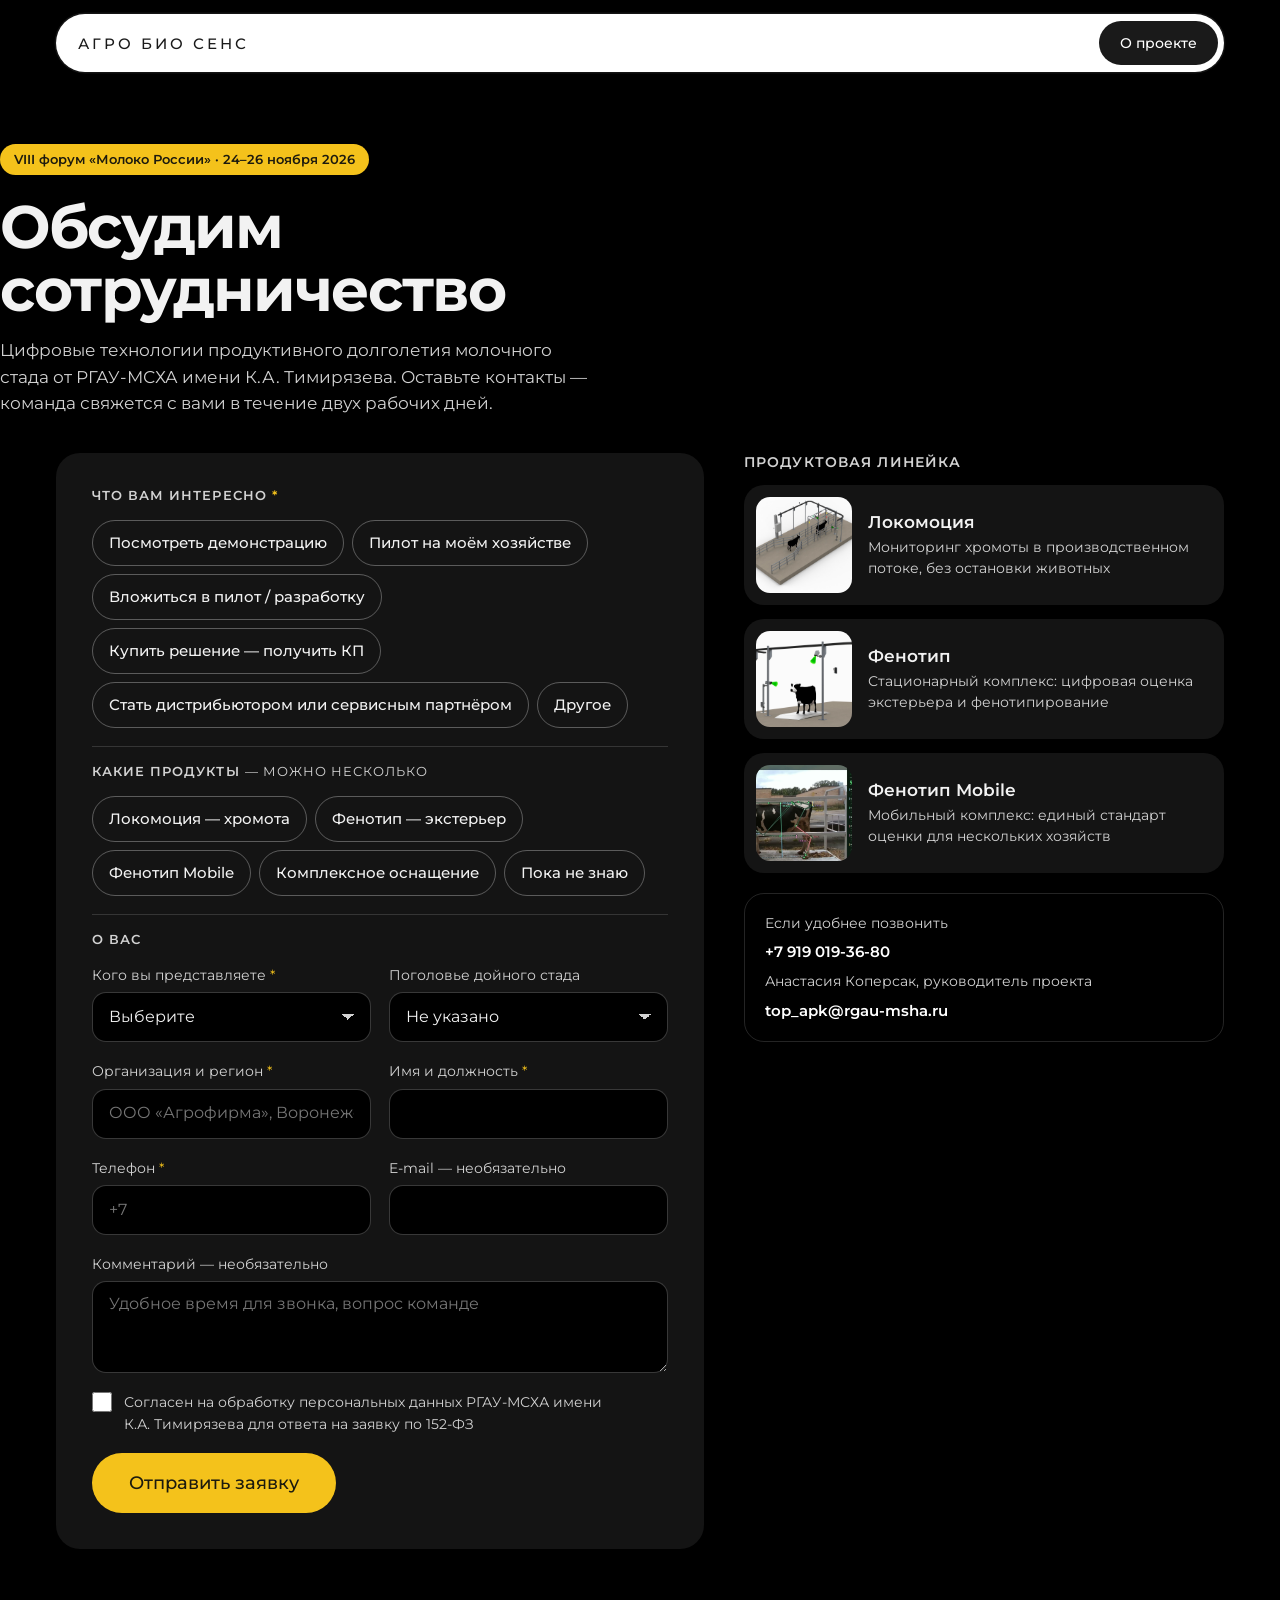
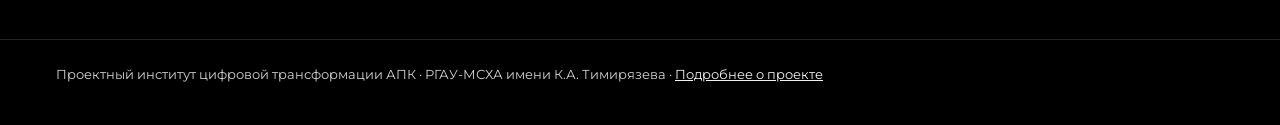
==== forum.html @ fb64e23b "Forum page: заявка «Молоко России 2026»" ====
<!doctype html>
<html lang="ru">
<head>
<meta name="robots" content="noindex, nofollow">
  <meta charset="utf-8">
  <meta name="viewport" content="width=device-width, initial-scale=1">
  <title>АгроБиоСенс — обсудить сотрудничество</title>
  <meta name="description" content="Заявка на сотрудничество с командой АгроБиоСенс: демонстрация, пилотное внедрение, совместная разработка. РГАУ-МСХА имени К.А. Тимирязева.">
  <meta name="theme-color" content="#000000">
  <link rel="icon" href="favicon.ico" sizes="32x32">
  <link rel="icon" href="assets/img/favicon-192.png" type="image/png" sizes="192x192">
  <link rel="apple-touch-icon" href="assets/img/apple-touch-icon.png">
  <link rel="preconnect" href="https://fonts.googleapis.com">
  <link rel="preconnect" href="https://fonts.gstatic.com" crossorigin>
  <link href="https://fonts.googleapis.com/css2?family=Montserrat:wght@400;500;600;700;800&display=swap" rel="stylesheet">
  <link rel="stylesheet" href="assets/css/style.css?v=71">
  <style>
    body { background: var(--night); color: var(--fog); }
    .fx-header { padding: 14px var(--gutter) 0; }
    .fx-header .header-pill { grid-template-columns: 1fr auto; padding: 0 6px 0 22px; height: 58px; }
    .fx-header .logo { grid-column: 1; justify-self: start; font-size: 15px; letter-spacing: .2em; }
    .fx-header .header-end { grid-column: 2; }
    .fx-header .btn { min-height: 44px; padding: 0 20px; font-size: 14px; }

    .fx-intro { padding: clamp(36px, 6vw, 72px) 0 clamp(24px, 3vw, 36px); }
    .fx-kicker { display: inline-flex; align-items: center; gap: 10px; padding: 7px 14px; border-radius: 999px; background: var(--tag); color: var(--tag-ink); font-size: 13px; font-weight: 600; line-height: 1.3; }
    .fx-title { margin-top: 20px; font: 700 clamp(32px, 5.4vw, 60px)/1.05 var(--f); letter-spacing: -.03em; max-width: 16ch; text-wrap: balance; }
    .fx-lead { margin-top: 16px; color: var(--fog-muted); font-size: clamp(16px, 1.3vw, 18px); line-height: 1.6; max-width: 54ch; }

    .fx-grid { display: grid; gap: 28px; padding-bottom: clamp(48px, 7vw, 96px); }
    @media (min-width: 1000px) { .fx-grid { grid-template-columns: minmax(0, 1.35fr) minmax(0, 1fr); align-items: start; gap: 40px; } }

    .form .interest span { font-size: 15px; padding: 10px 16px; }
    .form .field select { appearance: none; background-image: linear-gradient(45deg, transparent 50%, var(--fog-muted) 50%), linear-gradient(135deg, var(--fog-muted) 50%, transparent 50%); background-position: calc(100% - 22px) 50%, calc(100% - 16px) 50%; background-size: 6px 6px; background-repeat: no-repeat; padding-right: 40px; }
    .req { color: var(--tag); }
    .fx-optional { color: var(--fog-muted); font-weight: 400; }
    .form .btn { justify-self: stretch; }
    @media (min-width: 640px) { .form .btn { justify-self: start; } }
    .fx-step { font: 600 13px/1 var(--f); letter-spacing: .08em; text-transform: uppercase; color: var(--fog-muted); padding-top: 4px; border-top: 1px solid var(--night-line); padding-top: 18px; }
    .fx-step:first-child { border-top: 0; padding-top: 0; }

    .fx-side { display: grid; gap: 14px; }
    @media (min-width: 1000px) { .fx-side { position: sticky; top: 24px; } }
    .fx-side-title { font: 600 14px/1.3 var(--f); letter-spacing: .08em; text-transform: uppercase; color: var(--fog-muted); }
    .fx-product { display: grid; grid-template-columns: 96px 1fr; gap: 16px; align-items: center; padding: 12px; border-radius: 20px; background: var(--night-2); }
    .fx-product img { width: 96px; height: 96px; object-fit: cover; border-radius: 14px; }
    .fx-product h3 { font: 600 17px/1.25 var(--f); }
    .fx-product p { margin-top: 4px; font-size: 14px; line-height: 1.45; color: var(--fog-muted); }
    .fx-contact { margin-top: 6px; padding: 18px 20px; border-radius: 20px; border: 1.5px solid var(--night-line); display: grid; gap: 6px; font-size: 15px; }
    .fx-contact a { color: #fff; font-weight: 600; text-decoration: none; }
    .fx-contact a:hover { text-decoration: underline; text-underline-offset: 4px; }
    .fx-contact span { color: var(--fog-muted); font-size: 14px; }
    .fx-foot { padding: 24px 0 40px; border-top: 1px solid var(--night-line); font-size: 13px; color: var(--fog-muted); }
    .fx-foot a { color: var(--fog); }
  </style>
</head>
<body>
  <a class="skip" href="#form">Перейти к заявке</a>

  <header class="fx-header">
    <div class="header-pill">
      <a class="logo" href="index.html" aria-label="АгроБиоСенс, на главную">АГРО БИО СЕНС</a>
      <div class="header-end">
        <a class="btn btn-ink" href="index.html">О проекте</a>
      </div>
    </div>
  </header>

  <main id="main">
    <section class="wrap fx-intro">
      <p class="fx-kicker">VIII форум «Молоко России» · 24–26 ноября 2026</p>
      <h1 class="fx-title">Обсудим сотрудничество</h1>
      <p class="fx-lead">Цифровые технологии продуктивного долголетия молочного стада от&nbsp;РГАУ‑МСХА имени К.А.&nbsp;Тимирязева. Оставьте контакты&nbsp;— команда свяжется с&nbsp;вами в&nbsp;течение двух рабочих дней.</p>
    </section>

    <div class="wrap fx-grid">
      <form class="form" id="form" data-fx-form novalidate>
        <p class="fx-step">Что вам интересно <span class="req" aria-hidden="true">*</span></p>
        <fieldset class="interest" aria-describedby="fx-goal-err">
          <legend class="sr-only">Что вам интересно (обязательно)</legend>
          <label><input type="radio" name="goal" value="Посмотреть демонстрацию"><span>Посмотреть демонстрацию</span></label>
          <label><input type="radio" name="goal" value="Пилот на моём хозяйстве"><span>Пилот на&nbsp;моём хозяйстве</span></label>
          <label><input type="radio" name="goal" value="Вложиться в пилот / софинансировать разработку"><span>Вложиться в&nbsp;пилот / разработку</span></label>
          <label><input type="radio" name="goal" value="Купить решение — получить КП"><span>Купить решение — получить КП</span></label>
          <label><input type="radio" name="goal" value="Дистрибуция и сервисное партнёрство"><span>Стать дистрибьютором или сервисным партнёром</span></label>
          <label><input type="radio" name="goal" value="Другое"><span>Другое</span></label>
        </fieldset>
        <p class="field-error" id="fx-goal-err" hidden>Выберите, что вам интересно</p>

        <p class="fx-step">Какие продукты <span class="fx-optional">— можно несколько</span></p>
        <fieldset class="interest">
          <legend class="sr-only">Какие продукты интересуют</legend>
          <label><input type="checkbox" name="product" value="Локомоция"><span>Локомоция — хромота</span></label>
          <label><input type="checkbox" name="product" value="Фенотип"><span>Фенотип — экстерьер</span></label>
          <label><input type="checkbox" name="product" value="Фенотип Mobile"><span>Фенотип Mobile</span></label>
          <label><input type="checkbox" name="product" value="Комплексное оснащение"><span>Комплексное оснащение</span></label>
          <label><input type="checkbox" name="product" value="Пока не знаю"><span>Пока не знаю</span></label>
        </fieldset>

        <p class="fx-step">О вас</p>
        <div class="field-pair">
          <div class="field">
            <label for="fx-who">Кого вы представляете <span class="req" aria-hidden="true">*</span></label>
            <select id="fx-who" name="who" required>
              <option value="">Выберите</option>
              <option>Молочное хозяйство / агрохолдинг</option>
              <option>Племенная или селекционная организация</option>
              <option>Сервисная или ветеринарная компания</option>
              <option>Инвестор / фонд</option>
              <option>Органы власти, отраслевой союз</option>
              <option>Вуз / НИИ</option>
              <option>Другое</option>
            </select>
            <p class="field-error" id="fx-who-err" hidden>Выберите вариант</p>
          </div>
          <div class="field" data-fx-herd hidden>
            <label for="fx-herd">Поголовье дойного стада</label>
            <select id="fx-herd" name="herd">
              <option value="">Не указано</option>
              <option>до 500 голов</option>
              <option>500–1 000 голов</option>
              <option>1 000–5 000 голов</option>
              <option>свыше 5 000 голов</option>
            </select>
          </div>
        </div>
        <div class="field-pair">
          <div class="field">
            <label for="fx-org">Организация и регион <span class="req" aria-hidden="true">*</span></label>
            <input id="fx-org" name="org" type="text" autocomplete="organization" placeholder="ООО «Агрофирма», Воронежская обл." required>
            <p class="field-error" id="fx-org-err" hidden>Укажите организацию</p>
          </div>
          <div class="field">
            <label for="fx-name">Имя и должность <span class="req" aria-hidden="true">*</span></label>
            <input id="fx-name" name="name" type="text" autocomplete="name" required>
            <p class="field-error" id="fx-name-err" hidden>Напишите, как к вам обращаться</p>
          </div>
        </div>
        <div class="field-pair">
          <div class="field">
            <label for="fx-phone">Телефон <span class="req" aria-hidden="true">*</span></label>
            <input id="fx-phone" name="phone" type="tel" inputmode="tel" autocomplete="tel" placeholder="+7" required>
            <p class="field-error" id="fx-phone-err" hidden>Оставьте телефон, чтобы мы могли связаться</p>
          </div>
          <div class="field">
            <label for="fx-email">E-mail <span class="fx-optional">— необязательно</span></label>
            <input id="fx-email" name="email" type="email" inputmode="email" autocomplete="email">
          </div>
        </div>
        <div class="field">
          <label for="fx-msg">Комментарий <span class="fx-optional">— необязательно</span></label>
          <textarea id="fx-msg" name="message" rows="3" placeholder="Удобное время для звонка, вопрос команде"></textarea>
        </div>

        <label class="consent">
          <input type="checkbox" name="consent" required>
          <span>Согласен на обработку персональных данных РГАУ‑МСХА имени К.А.&nbsp;Тимирязева для ответа на&nbsp;заявку по&nbsp;152‑ФЗ</span>
        </label>
        <p class="field-error" id="fx-consent-err" hidden>Без согласия мы не сможем обработать заявку</p>

        <button class="btn btn-tag btn-lg" type="submit">Отправить заявку</button>
        <p class="form-done" data-fx-done hidden role="status" tabindex="-1">Спасибо! Заявка у&nbsp;команды АгроБиоСенс — свяжемся в&nbsp;течение двух рабочих дней.</p>
      </form>

      <aside class="fx-side" aria-labelledby="fx-side-title">
        <p class="fx-side-title" id="fx-side-title">Продуктовая линейка</p>
        <article class="fx-product">
          <img src="assets/img/lameness-min.jpg" alt="" width="96" height="96" loading="lazy">
          <div><h3>Локомоция</h3><p>Мониторинг хромоты в&nbsp;производственном потоке, без остановки животных</p></div>
        </article>
        <article class="fx-product">
          <img src="assets/img/exterior-min.jpg" alt="" width="96" height="96" loading="lazy">
          <div><h3>Фенотип</h3><p>Стационарный комплекс: цифровая оценка экстерьера и&nbsp;фенотипирование</p></div>
        </article>
        <article class="fx-product">
          <img src="assets/media/exterior-laec.jpg" alt="" width="96" height="96" loading="lazy">
          <div><h3>Фенотип Mobile</h3><p>Мобильный комплекс: единый стандарт оценки для нескольких хозяйств</p></div>
        </article>
        <div class="fx-contact">
          <span>Если удобнее позвонить</span>
          <a href="tel:+79190193680">+7 919 019‑36‑80</a>
          <span>Анастасия Коперсак, руководитель проекта</span>
          <a href="mailto:top_apk@rgau-msha.ru">top_apk@rgau-msha.ru</a>
        </div>
      </aside>
    </div>
  </main>

  <footer class="fx-foot">
    <div class="wrap">Проектный институт цифровой трансформации АПК · РГАУ‑МСХА имени К.А.&nbsp;Тимирязева · <a href="index.html">Подробнее о проекте</a></div>
  </footer>

  <script>
  (() => {
    const ENDPOINT = '';
    const MAILTO = 'top_apk@rgau-msha.ru';

    const form = document.querySelector('[data-fx-form]');
    const done = form.querySelector('[data-fx-done]');
    const herdBox = form.querySelector('[data-fx-herd]');
    const f = form.elements;

    f.who.addEventListener('change', () => {
      herdBox.hidden = !f.who.value.startsWith('Молочное');
    });

    const mark = (el, errId, ok) => {
      const err = document.getElementById(errId);
      if (el) el.setAttribute('aria-invalid', String(!ok));
      err.hidden = ok;
      return ok;
    };

    form.addEventListener('submit', async e => {
      e.preventDefault();
      const goal = form.querySelector('input[name="goal"]:checked');
      const checks = [
        mark(null, 'fx-goal-err', !!goal),
        mark(f.who, 'fx-who-err', !!f.who.value),
        mark(f.org, 'fx-org-err', f.org.value.trim().length > 1),
        mark(f.name, 'fx-name-err', f.name.value.trim().length > 1),
        mark(f.phone, 'fx-phone-err', f.phone.value.replace(/\D/g, '').length >= 10),
        mark(f.consent, 'fx-consent-err', f.consent.checked)
      ];
      if (checks.includes(false)) {
        const first = !goal ? form.querySelector('input[name="goal"]') : form.querySelector('[aria-invalid="true"]');
        first.focus();
        return;
      }
      const products = [...form.querySelectorAll('input[name="product"]:checked')].map(i => i.value);
      const data = {
        'Интерес': goal.value,
        'Продукты': products.join(', ') || '—',
        'Кто': f.who.value,
        'Поголовье': herdBox.hidden ? '—' : (f.herd.value || 'не указано'),
        'Организация и регион': f.org.value.trim(),
        'Имя и должность': f.name.value.trim(),
        'Телефон': f.phone.value.trim(),
        'E-mail': f.email.value.trim() || '—',
        'Комментарий': f.message.value.trim() || '—',
        'Источник': 'QR, форум «Молоко России 2026»'
      };

      if (ENDPOINT) {
        try {
          const r = await fetch(ENDPOINT, { method: 'POST', headers: { 'Content-Type': 'application/json' }, body: JSON.stringify(data) });
          if (!r.ok) throw new Error(r.status);
        } catch (err) {
          done.textContent = 'Не получилось отправить. Позвоните: +7 919 019‑36‑80 или напишите на ' + MAILTO;
          done.hidden = false; done.focus();
          return;
        }
        form.querySelectorAll('fieldset, .field, .consent, .fx-step, button[type="submit"]').forEach(el => el.hidden = true);
        done.hidden = false; done.focus();
        return;
      }

      const body = Object.entries(data).map(([k, v]) => `${k}: ${v}`).join('\n');
      const subject = `Заявка с форума «Молоко России»: ${goal.value} — ${f.org.value.trim()}`;
      window.location.href = `mailto:${MAILTO}?subject=${encodeURIComponent(subject)}&body=${encodeURIComponent(body)}`;
      done.textContent = 'Открыли письмо с заявкой в почтовой программе — осталось нажать «Отправить». Если письмо не открылось, позвоните: +7 919 019‑36‑80.';
      done.hidden = false;
    });
  })();
  </script>
</body>
</html>
---- assets/css/style.css ----
:root {
  --night: #000000;
  --night-2: #141414;
  --night-3: #232323;
  --night-line: rgba(255, 255, 255, .14);
  --fog: #F2F2F2;
  --fog-muted: #D2D2D2;
  --concrete: #FFFFFF;
  --paper: #FFFFFF;
  --pill: #FFFFFF;
  --ink: #141414;
  --steel: #3A3A38;
  --rule: #141414;
  --tag: #F4C21B;
  --tag-deep: #DCAA00;
  --tag-ink: #1C1A0E;
  --risk: #E0563D;

  --f: "Montserrat", system-ui, -apple-system, "Segoe UI", sans-serif;

  --wrap: 1240px;
  --gutter: 16px;
  --section: clamp(72px, 9vw, 128px);
}
@media (min-width: 720px) { :root { --gutter: 32px; } }
@media (min-width: 1200px) { :root { --gutter: 56px; } }

*, *::before, *::after { box-sizing: border-box; }
html { scroll-behavior: smooth; scroll-padding-top: 110px; -webkit-text-size-adjust: 100%; }
@media (prefers-reduced-motion: reduce) { html { scroll-behavior: auto; } }
body {
  margin: 0;
  background: var(--concrete);
  color: var(--ink);
  font: 400 17px/1.6 var(--f);
  -webkit-font-smoothing: antialiased;
  overflow-x: hidden;
}
img, video, svg { display: block; max-width: 100%; }
a { color: inherit; }
button { font: inherit; color: inherit; }
p, h1, h2, h3, ul, ol, dl, dd, figure, blockquote { margin: 0; }
ul, ol { padding: 0; list-style: none; }

.wrap { width: 100%; max-width: calc(var(--wrap) + 2 * var(--gutter)); margin-inline: auto; padding-inline: var(--gutter); }
.sr-only { position: absolute; width: 1px; height: 1px; overflow: hidden; clip: rect(0 0 0 0); white-space: nowrap; }
.skip { position: absolute; left: 12px; top: -60px; z-index: 100; background: var(--tag); color: var(--tag-ink); padding: 10px 16px; border-radius: 8px; font-weight: 600; text-decoration: none; }
.skip:focus { top: 12px; }
:focus-visible { outline: 3px solid var(--tag); outline-offset: 3px; border-radius: 6px; }
.light :focus-visible, .trust :focus-visible, .header-pill :focus-visible { outline-color: var(--ink); }

.h2 { font: 600 clamp(30px, 3.6vw, 48px)/1.12 var(--f); letter-spacing: -0.025em; max-width: 20ch; text-wrap: balance; }
.h3 { font: 600 clamp(21px, 1.8vw, 26px)/1.2 var(--f); letter-spacing: -0.015em; }
.lead { font-size: clamp(16px, 1.25vw, 18px); line-height: 1.65; max-width: 58ch; }
.dark .lead { color: var(--fog-muted); }
.light .lead { color: var(--steel); }
.source { font-size: 14px; color: var(--steel); }
.source a { text-underline-offset: 3px; }

.section-head { display: grid; gap: 18px; margin-bottom: clamp(36px, 4.5vw, 56px); }
@media (min-width: 980px) { .section-head { grid-template-columns: 1.05fr 1fr; align-items: end; gap: 48px; } }

.dark { background: var(--night); color: var(--fog); padding-block: var(--section); }
.light { background: var(--concrete); color: var(--ink); padding-block: var(--section); }

.btn {
  display: inline-flex; align-items: center; justify-content: center;
  min-height: 48px; padding: 0 26px;
  border-radius: 999px; border: 1.5px solid transparent;
  font: 500 16px/1 var(--f); text-decoration: none; cursor: pointer; white-space: nowrap;
  transition: background-color .15s, border-color .15s, color .15s;
}
.btn-lg { min-height: 60px; padding: 0 36px; font-size: 18px; }
.btn-tag { background: var(--tag); color: var(--tag-ink); }
.btn-tag:hover { background: var(--tag-deep); }
.btn-ink { background: #1A1A1A; color: #fff; }
.btn-ink:hover { background: #000; }
.btn-light { background: #fff; color: var(--ink); }
.btn-light:hover { background: var(--pill); }
.btn-outline { border-color: rgba(255, 255, 255, .9); color: #fff; }
.btn-outline:hover { background: rgba(255, 255, 255, .12); }

.site-header { position: fixed; inset: 0 0 auto 0; z-index: 50; padding: 14px var(--gutter) 0; pointer-events: none; }
.header-pill {
  pointer-events: auto;
  max-width: calc(var(--wrap) + 2 * var(--gutter));
  margin-inline: auto;
  display: grid; grid-template-columns: 1fr auto 1fr; align-items: center;
  height: 64px; padding: 0 10px 0 28px;
  background: #fff; color: #1A1A1A;
  border-radius: 999px;
  box-shadow: 0 0 0 1px rgba(0, 0, 0, .04);
  transition: box-shadow .2s;
}
.site-header.is-scrolled .header-pill { box-shadow: 0 6px 24px rgba(0, 0, 0, .12), 0 0 0 1px rgba(0, 0, 0, .06); }
.logo {
  grid-column: 2;
  font: 500 19px/1 var(--f); letter-spacing: .26em; text-transform: uppercase;
  text-decoration: none; white-space: nowrap; color: #1A1A1A;
  margin-right: -.26em; 
}
.nav { display: none; gap: 30px; grid-column: 1; }
.nav a { font-size: 15px; text-decoration: none; color: #333; white-space: nowrap; }
.nav a:hover { color: var(--ink); text-decoration: underline; text-underline-offset: 6px; text-decoration-thickness: 1.5px; }
.header-end { grid-column: 3; display: flex; justify-content: flex-end; align-items: center; gap: 8px; }
.header-cta { display: none; min-height: 46px; padding: 0 24px; font-size: 15px; }
.menu-toggle { width: 44px; height: 44px; border: 0; background: transparent; cursor: pointer; display: grid; place-items: center; border-radius: 50%; }
.menu-bars, .menu-bars::before, .menu-bars::after { display: block; width: 20px; height: 2px; background: #1A1A1A; border-radius: 2px; position: relative; transition: transform .2s; }
.menu-bars::before, .menu-bars::after { content: ""; position: absolute; left: 0; }
.menu-bars::before { top: -6px; } .menu-bars::after { top: 6px; }
.menu-toggle[aria-expanded="true"] .menu-bars { background: transparent; }
.menu-toggle[aria-expanded="true"] .menu-bars::before { transform: translateY(6px) rotate(45deg); }
.menu-toggle[aria-expanded="true"] .menu-bars::after { transform: translateY(-6px) rotate(-45deg); }
.mobile-nav {
  pointer-events: auto;
  margin-top: 8px; padding: 10px 20px 20px;
  background: var(--pill); border-radius: 24px;
  box-shadow: 0 10px 30px rgba(0, 0, 0, .15);
  display: grid;
}
.mobile-nav[hidden] { display: none; }
.mobile-nav a:not(.btn) { padding: 14px 4px; font-size: 18px; text-decoration: none; border-bottom: 1px solid var(--rule); }
.mobile-nav .btn { margin-top: 16px; }

@media (max-width: 1179px) {
  .header-pill { grid-template-columns: 1fr auto; padding: 0 6px 0 22px; height: 58px; }
  .logo { grid-column: 1; font-size: 15px; letter-spacing: .2em; justify-self: start; }
  .header-end { grid-column: 2; }
}
@media (min-width: 720px) { .header-cta { display: inline-flex; } }
@media (min-width: 1180px) {
  .nav { display: flex; }
  .menu-toggle, .mobile-nav { display: none !important; }
}

.hero { position: relative; min-height: 100svh; display: flex; flex-direction: column; justify-content: flex-end; overflow: hidden; background: #111; color: #fff; }
.hero-video { position: absolute; inset: 0; width: 100%; height: 100%; object-fit: cover; object-position: 50% 45%; }
.hero-shade { position: absolute; inset: 0; background: rgba(0, 0, 0, .36); }
.hero-shade::after { content: ""; position: absolute; inset: 40% 0 0 0; background: linear-gradient(0deg, rgba(0, 0, 0, .5), rgba(0, 0, 0, 0)); }
.hero-body { position: relative; padding-top: 140px; padding-bottom: clamp(36px, 5vw, 64px); }
.hero h1 {
  font: 500 clamp(40px, 5vw, 76px)/1.08 var(--f);
  letter-spacing: -0.03em;
  max-width: 17ch;
  text-wrap: balance;
}
.hero-actions { display: flex; flex-wrap: wrap; gap: 14px; margin-top: clamp(28px, 3vw, 40px); }

.hero-orgs { display: flex; flex-wrap: wrap; align-items: center; row-gap: 14px; margin-bottom: clamp(24px, 3vw, 36px); }
.hero-org { display: flex; align-items: center; gap: 11px; padding-right: 20px; margin-right: 20px; border-right: 1px solid rgba(255, 255, 255, .3); font: 600 12.5px/1.25 var(--f); color: #fff; text-shadow: 0 1px 10px rgba(0, 0, 0, .45); }
.hero-org:last-child { padding-right: 0; margin-right: 0; border-right: 0; }
.hero-org img { width: auto; height: 40px; filter: drop-shadow(0 1px 6px rgba(0, 0, 0, .45)); }
.hero-org-word img { height: 19px; }
.hero-org-more { display: block; font-weight: 500; color: var(--fog); }

@media (min-width: 980px) and (max-width: 1279px) {
  .hero-org { gap: 10px; padding-right: 16px; margin-right: 16px; }
  .hero-org img { height: 34px; }
  .hero-org-word img { height: 16px; }
  .hero-org-more { display: none; }
}

@media (max-width: 719px) {
  .hero-org { padding-right: 14px; margin-right: 14px; }
  .hero-org img { height: 32px; }
  .hero-org-word img { height: 15px; }
  .hero-org > span { position: absolute; width: 1px; height: 1px; overflow: hidden; clip: rect(0 0 0 0); white-space: nowrap; }
}
@media (max-width: 374px) {
  .hero-org { padding-right: 12px; margin-right: 12px; }
  .hero-org img { height: 28px; }
  .hero-org-word img { height: 13px; }
}

.hero-stat {
  --sx: var(--gutter);
  position: relative; z-index: 1;
  padding: 22px var(--sx) 24px;
  background: #000;
}
.hero-stat-num { font: 700 clamp(44px, 4.4vw, 66px)/1 var(--f); letter-spacing: -0.035em; font-variant-numeric: tabular-nums; white-space: nowrap; }
.hero-stat-cap { margin-top: 10px; font: 500 16px/1.35 var(--f); color: var(--fog); }
.hero-stat-cap::before { content: ""; display: inline-block; width: 8px; height: 8px; margin: 0 9px 2px 0; border-radius: 50%; background: var(--tag); }
.hero-stat-more { display: flex; gap: 28px; margin-top: 18px; padding-top: 16px; border-top: 1px solid rgba(255, 255, 255, .18); }
.hero-stat-more dt { font: 600 19px/1.2 var(--f); letter-spacing: -0.01em; white-space: nowrap; }
.hero-stat-more dd { margin-top: 3px; font-size: 13.5px; line-height: 1.35; color: var(--fog-muted); }

@media (min-width: 980px) {
  .hero { --stat-w: clamp(400px, 31vw, 460px); }
  .hero-stat { --sx: 40px; position: absolute; right: 0; bottom: 0; width: var(--stat-w); padding-block: 36px 38px; }
  .hero-main { max-width: calc(100vw - var(--stat-w) - max(var(--gutter), (100vw - var(--wrap)) / 2) - 32px); }
}
@media (max-width: 719px) {
  .hero-body { padding-top: 112px; padding-bottom: 28px; }
  .hero-stat { padding-top: 20px; }
  .hero-stat-more { gap: 20px; }
}
@media (max-width: 719px) { .btn-lg { min-height: 54px; padding: 0 28px; font-size: 16px; } }

.how { background: var(--paper); color: var(--ink); padding-block: var(--section); }
.how-title { font: 600 clamp(32px, 4.2vw, 58px)/1.08 var(--f); letter-spacing: -0.03em; max-width: 15ch; text-wrap: balance; }
.nowrap { white-space: nowrap; }

.how-grid { display: grid; gap: clamp(32px, 4.5vw, 64px); }
.how-head { display: grid; gap: clamp(24px, 3vw, 40px); align-content: start; }
.how-render { margin: 0; border-radius: 16px; overflow: hidden; background: #FFFFFF; box-shadow: 0 0 0 1px var(--rule); }
.how-render img { width: 100%; height: auto; }
.how-legend { display: flex; flex-wrap: wrap; gap: 5px; padding: 0 12px 12px; font-size: 12px; line-height: 1; }
.how-legend span { display: inline-flex; align-items: center; gap: 6px; padding: 3px 9px 3px 3px; border-radius: 999px; background: #fff; box-shadow: 0 0 0 1px var(--rule); }
.how-legend b { display: grid; place-items: center; width: 18px; height: 18px; border-radius: 50%; background: var(--ink); color: #fff; font-size: 11px; font-weight: 600; }

.how-steps { display: grid; }
.how-steps li { display: grid; grid-template-columns: 56px 1fr; column-gap: 16px; row-gap: 8px; padding-block: 24px; border-top: 1px solid var(--rule); }
.how-steps li:last-child { border-bottom: 1px solid var(--rule); }
.how-steps li > :not(.how-no) { grid-column: 2; }
.how-no { grid-row: 1 / span 3; font: 500 34px/1 var(--f); letter-spacing: -0.045em; font-variant-numeric: tabular-nums; }
.how-label { font: 600 13px/1.2 var(--f); letter-spacing: .14em; text-transform: uppercase; color: var(--steel); padding-top: 3px; }
.how-steps p { font: 500 clamp(17px, 1.4vw, 21px)/1.4 var(--f); letter-spacing: -0.015em; max-width: 34ch; text-wrap: pretty; }
.how-steps .status { font: 400 13.5px/1.4 var(--f); letter-spacing: 0; color: var(--steel); margin-top: 6px; }

@media (min-width: 720px) {
  .how-steps li { grid-template-columns: 80px 1fr; padding-block: 28px; }
  .how-no { font-size: 44px; }
}
@media (min-width: 1100px) {
  .how-grid { grid-template-columns: 5fr 6fr; gap: 72px; align-items: start; }
  .how-head { position: sticky; top: 112px; }
}

.about-grid { display: grid; gap: clamp(28px, 4vw, 56px); margin-top: clamp(36px, 4.5vw, 64px); }
.about-kicker { font: 600 13px/1.2 var(--f); letter-spacing: .14em; text-transform: uppercase; color: var(--steel); margin-bottom: 24px; }
.about-say { font: 500 clamp(22px, 2.4vw, 34px)/1.28 var(--f); letter-spacing: -0.025em; max-width: 40ch; text-wrap: balance; }
.about-photo { display: grid; gap: 10px; }
.about-photo-frame { aspect-ratio: 16 / 10; border-radius: 16px; overflow: hidden; background: var(--rule); }
.about-photo-frame img { width: 100%; height: 100%; object-fit: cover; object-position: 45% 50%; }
.about-photo figcaption { font-size: 13.5px; line-height: 1.45; color: var(--steel); max-width: 62ch; }
@media (min-width: 980px) { .about-grid { grid-template-columns: 1.15fr 1fr; gap: clamp(40px, 5vw, 72px); align-items: center; } }
.about-note { max-width: 58ch; font-size: clamp(16px, 1.25vw, 18px); line-height: 1.6; color: var(--steel); }
.about-facts { display: grid; margin-top: clamp(36px, 4.5vw, 56px); border-top: 1.5px solid var(--ink); }
.about-facts div { display: grid; grid-template-columns: 92px 1fr; gap: 16px; align-items: baseline; padding: 18px 0; border-bottom: 1px solid var(--rule); }
.about-facts dt { font: 600 clamp(36px, 4.6vw, 64px)/1 var(--f); letter-spacing: -0.04em; font-variant-numeric: tabular-nums; }
.about-facts dd { font-size: 15.5px; line-height: 1.5; color: var(--steel); max-width: 30ch; }
.about-facts a { color: var(--ink); font-weight: 500; white-space: nowrap; text-underline-offset: 3px; text-decoration-color: var(--tag-deep); }
@media (min-width: 760px) {
  .about-facts { grid-template-columns: repeat(3, 1fr); gap: 0 40px; border-top: 0; }
  .about-facts div { display: block; padding: 20px 0 0; border-top: 1.5px solid var(--ink); border-bottom: 0; }
  .about-facts dd { margin-top: 14px; }
}

.modules-title { margin-bottom: clamp(36px, 4.5vw, 56px); }
.module { display: grid; gap: 28px; align-items: center; }
.module + .module { margin-top: clamp(72px, 9vw, 128px); }
.media-frame { border-radius: 18px; overflow: hidden; background: #111; }
.media-frame video { display: block; width: 100%; height: auto; aspect-ratio: 16 / 9; object-fit: cover; }
.media-frame .media-shot { display: block; width: 100%; height: auto; }
.media-frame-ui { background: #F4F8F3; box-shadow: 0 24px 60px rgba(0, 0, 0, .45); }
.media-frame-ui video { aspect-ratio: 1200 / 940; object-fit: contain; }
.module-text { display: grid; gap: 20px; align-content: start; }
.module-kicker { display: flex; align-items: center; gap: 12px; font-size: 14px; font-weight: 600; letter-spacing: .08em; text-transform: uppercase; color: var(--fog-muted); }
.module-kicker span { color: var(--tag); font-variant-numeric: tabular-nums; }
.module-head { font: 600 clamp(26px, 2.6vw, 38px)/1.15 var(--f); letter-spacing: -0.02em; max-width: 18ch; }
.module-hook { font-size: clamp(16px, 1.2vw, 18px); line-height: 1.55; color: var(--fog-muted); max-width: 40ch; }
.module-hook b { color: var(--tag); font-weight: 600; white-space: nowrap; }
.module-src { display: inline-block; margin-left: 4px; font-size: 13px; color: var(--fog-muted); text-underline-offset: 3px; }
.module-gets { display: grid; gap: 0; border-top: 1px solid var(--night-line); }
.module-gets li { position: relative; padding: 14px 0 14px 30px; border-bottom: 1px solid var(--night-line); font-size: 15px; line-height: 1.4; color: var(--fog-muted); }
.module-gets li::before { content: ""; position: absolute; left: 2px; top: 19px; width: 12px; height: 7px; border-left: 2px solid var(--tag); border-bottom: 2px solid var(--tag); transform: rotate(-45deg); }
.module-gets b { display: block; margin-bottom: 2px; font-size: 17px; font-weight: 600; color: var(--fog); }
.module-actions { display: flex; flex-wrap: wrap; align-items: center; gap: 14px 24px; margin-top: 4px; }
.module-more { font-weight: 600; color: var(--fog); text-decoration: underline; text-underline-offset: 4px; }
.module-more:hover { color: var(--tag); }
.status { display: flex; align-items: center; gap: 10px; font-size: 13.5px; color: var(--fog-muted); }
.status-dot { width: 9px; height: 9px; border-radius: 50%; background: #5BC98A; flex: none; }
.status-dot-early { background: var(--tag); }
@media (min-width: 980px) {
  .module { grid-template-columns: 1.35fr 1fr; gap: clamp(48px, 5vw, 80px); }
  .module-flip { grid-template-columns: 1fr 1.35fr; }
  .module-flip .module-media { order: 2; }
}

.proof-grid { display: grid; gap: 40px; }
.chart-card { background: var(--paper); border-radius: 20px; padding: 18px 14px 16px; }
.scatter { --k: 1; position: relative; }
.scatter svg { width: 100%; height: auto; overflow: visible; }
.scatter .grid { stroke: #E6E6E3; stroke-width: 1; }
.scatter .ax { font: 500 calc(12px * var(--k)) var(--f); fill: var(--steel); font-variant-numeric: tabular-nums; }
.scatter .axt { font: 500 calc(13px * var(--k)) var(--f); fill: var(--steel); }
.scatter .band { fill: rgba(244, 194, 27, .22); }
.scatter .diag { stroke: var(--ink); stroke-width: 1.5; stroke-dasharray: 5 6; }
.scatter .dot-in { fill: var(--tag); stroke: var(--ink); stroke-width: 1.5; }
.scatter .dot-out { fill: var(--paper); stroke: var(--steel); stroke-width: 2; }
.scatter .hit { fill: transparent; cursor: pointer; }
.scatter .hit:focus-visible { outline: none; stroke: var(--ink); stroke-width: 2; }
.chart-legend { display: flex; flex-wrap: wrap; gap: 8px 20px; margin-top: 10px; padding-left: 6px; font-size: 13px; color: var(--steel); }
.chart-legend span { display: inline-flex; align-items: center; gap: 8px; }
.chart-legend i { display: inline-block; width: 12px; height: 12px; border-radius: 50%; }
.lg-in { background: var(--tag); box-shadow: inset 0 0 0 1.5px var(--ink); }
.lg-out { background: var(--paper); box-shadow: inset 0 0 0 2px var(--steel); }
.lg-band { background: rgba(244, 194, 27, .35); border-radius: 3px !important; width: 18px !important; }

.tag {
  --hole: var(--concrete);
  position: relative; display: grid; gap: 4px;
  width: 132px; margin-top: 30px; padding: 26px 14px 14px;
  background: var(--tag); color: var(--tag-ink);
  border-radius: 20px 20px 14px 14px;
  box-shadow: inset 0 -3px 0 rgba(0, 0, 0, .08);
}
.tag::before { content: ""; position: absolute; left: 50%; top: -26px; transform: translateX(-50%); width: 54px; height: 44px; background: var(--tag); border-radius: 27px 27px 6px 6px; }
.tag::after { content: ""; position: absolute; left: 50%; top: -14px; transform: translateX(-50%); width: 15px; height: 15px; border-radius: 50%; background: var(--hole); box-shadow: inset 0 1px 2px rgba(0, 0, 0, .25); }
.tag-no { font: 700 28px/1 var(--f); letter-spacing: -0.03em; text-align: center; margin-bottom: 8px; font-variant-numeric: tabular-nums; }
.tag-row { display: flex; justify-content: space-between; align-items: baseline; font-size: 12px; border-top: 1px solid rgba(28, 26, 14, .2); padding-top: 5px; }
.tag-row b { font: 700 15px/1.2 var(--f); font-variant-numeric: tabular-nums; }
.proof-side { display: grid; gap: 26px; align-content: start; }
.proof-stats { display: grid; }
.proof-stats li { padding: 14px 0; border-top: 1px solid var(--rule); font-size: 15px; color: var(--steel); }
.proof-stats li:last-child { border-bottom: 1px solid var(--rule); }
.proof-stats strong { display: block; font: 600 24px/1.15 var(--f); letter-spacing: -0.02em; color: var(--ink); margin-bottom: 2px; }
.tags-row { display: flex; flex-wrap: wrap; gap: 12px; }
.scatter-tip { position: absolute; z-index: 3; pointer-events: none; transform: translate(-50%, calc(-100% - 40px)); margin-top: 0 !important; width: 128px; --hole: var(--paper); box-shadow: 0 8px 24px rgba(0, 0, 0, .18); }
.scatter-tip[hidden] { display: none; }
@media (min-width: 980px) { .proof-grid { grid-template-columns: 1.5fr 1fr; gap: 56px; } }

.picks { display: grid; gap: 14px; }
.pick { position: relative; display: flex; flex-direction: column; gap: 14px; padding: clamp(22px, 2.4vw, 30px); border-radius: 20px; background: var(--paper); border: 2px solid transparent; scroll-margin-top: 110px; transition: border-color .3s, box-shadow .3s; }
.pick:target { border-color: var(--tag); box-shadow: 0 0 0 6px rgba(244, 194, 27, .22); }
.pick-kicker { display: flex; align-items: center; gap: 10px; font: 600 12.5px/1.2 var(--f); letter-spacing: .14em; text-transform: uppercase; color: var(--steel); }
.pick-kicker span { letter-spacing: .04em; color: var(--ink); }
.pick-who { margin-top: -6px; font-size: 14px; color: var(--steel); }
.pick-list { display: grid; gap: 9px; padding-top: 14px; border-top: 1px solid var(--rule); }
.pick-list li { position: relative; padding-left: 22px; font-size: 15px; line-height: 1.45; }
.pick-list li::before { content: ""; position: absolute; left: 0; top: .68em; width: 12px; height: 2px; background: var(--tag-deep); }
.pick .status { color: var(--steel); }
.pick .btn { margin-top: auto; align-self: stretch; }
.pick-best { background: var(--night); color: var(--fog); }
.pick-best .pick-kicker, .pick-best .pick-who { color: var(--fog-muted); }
.pick-best .pick-kicker span { color: var(--tag); }
.pick-best .pick-list { border-top-color: var(--night-line); }
.pick-best .pick-list li::before { background: var(--tag); }
.pick-best:target { border-color: var(--tag); }
.pick-badge { position: absolute; top: clamp(18px, 2vw, 24px); right: clamp(18px, 2vw, 24px); padding: 6px 12px; border-radius: 999px; background: var(--tag); color: var(--tag-ink); font: 600 12.5px/1 var(--f); }
.pick-best :focus-visible { outline-color: var(--tag); }
@media (max-width: 559px), (min-width: 980px) and (max-width: 1179px) { .pick-badge { position: static; align-self: flex-start; margin-bottom: -4px; } }
.btn-line { border-color: var(--ink); color: var(--ink); background: transparent; }
.btn-line:hover { background: var(--ink); color: #fff; }

.next { margin-top: clamp(28px, 3.5vw, 44px); padding-top: clamp(22px, 2.6vw, 30px); border-top: 1px solid var(--rule); }
.next-title { font: 600 12.5px/1.2 var(--f); letter-spacing: .14em; text-transform: uppercase; color: var(--steel); margin-bottom: 18px; }
.next-grid { display: grid; gap: 28px; }
.next-item { display: flex; flex-direction: column; gap: 12px; }
.next-head { font: 600 19px/1.25 var(--f); letter-spacing: -0.01em; }
.next-item > p:not(.status) { font-size: 15.5px; line-height: 1.55; color: var(--steel); max-width: 52ch; }
.next-item .status { color: var(--steel); }
.next-link { align-self: flex-start; font-weight: 600; font-size: 15.5px; color: var(--ink); text-decoration: underline; text-decoration-color: var(--tag-deep); text-decoration-thickness: 2px; text-underline-offset: 5px; }
.next-link:hover { text-decoration-color: var(--ink); }

.step-incl { border-top: 1px solid var(--rule); padding-top: 10px; max-width: 52ch; }
.step-incl summary { display: flex; align-items: center; justify-content: space-between; gap: 12px; cursor: pointer; list-style: none; font: 600 14.5px/1.3 var(--f); padding: 4px 0; }
.step-incl summary::-webkit-details-marker { display: none; }
.step-incl summary::after { content: ""; width: 9px; height: 9px; margin-right: 4px; border-right: 2px solid currentColor; border-bottom: 2px solid currentColor; transform: translateY(-3px) rotate(45deg); transition: transform .2s; }
.step-incl[open] summary::after { transform: translateY(2px) rotate(-135deg); }
.step-incl ul { display: grid; gap: 9px; margin-top: 12px; }
.step-incl li { position: relative; padding-left: 22px; font-size: 14.5px; line-height: 1.45; }
.step-incl li::before { content: ""; position: absolute; left: 0; top: .68em; width: 12px; height: 2px; background: var(--tag-deep); }

@media (min-width: 980px) {
  .picks { grid-template-columns: repeat(3, 1fr); gap: 16px; }
  .next-grid { grid-template-columns: 1fr 1fr; gap: 48px; }
}
.econ { margin-top: clamp(40px, 5vw, 56px); background: var(--night); color: var(--fog); border-radius: 24px; padding: clamp(24px, 3vw, 36px); display: grid; gap: 20px; }
.econ-title { font: 600 18px/1.3 var(--f); }
.econ-grid { display: grid; grid-template-columns: 1fr 1fr; gap: 18px 24px; }
.econ-grid div { border-top: 1px solid var(--night-line); padding-top: 12px; }
.econ-grid dt { font-size: 14px; color: var(--fog-muted); }
.econ-grid dd { font: 600 clamp(22px, 2.2vw, 30px)/1.15 var(--f); letter-spacing: -0.02em; margin-top: 4px; font-variant-numeric: tabular-nums; }
.econ-grid div:last-child dd { color: var(--tag); }
.econ-note { font-size: 14px; color: var(--fog-muted); }
@media (min-width: 900px) { .econ-grid { grid-template-columns: repeat(4, 1fr); } }

.trust { background: var(--paper); padding-block: var(--section); }
.state { padding-bottom: clamp(56px, 7vw, 88px); }
.state-list { display: grid; gap: 12px; }
.state-list li { display: grid; gap: 10px; align-content: start; padding: 24px 24px 22px; border-radius: 16px; background: var(--concrete); border-top: 4px solid var(--tag); }
.state-label { font-size: 13.5px; font-weight: 500; color: var(--steel); }
.state-fact { font: 600 clamp(17px, 1.35vw, 19px)/1.4 var(--f); letter-spacing: -0.01em; text-wrap: pretty; }
.state-src { font-size: 13.5px; color: var(--steel); text-underline-offset: 3px; justify-self: start; margin-top: 4px; }
.state-src:hover { color: var(--ink); text-decoration-color: var(--tag-deep); }
@media (min-width: 900px) { .state-list { grid-template-columns: 1.25fr 1fr 1fr; gap: 16px; } }
.quote { display: grid; gap: 28px; max-width: 980px; padding-bottom: clamp(56px, 7vw, 88px); }
.quote blockquote p { font: 500 clamp(21px, 2.3vw, 31px)/1.42 var(--f); letter-spacing: -0.02em; text-wrap: pretty; }
.quote-cut { color: var(--steel); font-weight: 400; }
.quote figcaption { display: grid; gap: 4px; padding-left: 18px; border-left: 4px solid var(--tag); }
.quote-name { font-weight: 600; font-size: 17px; }
.quote-role { font-size: 15px; color: var(--steel); }
.quote-src { font-size: 14px; color: var(--steel); text-underline-offset: 3px; margin-top: 4px; justify-self: start; }
.trust-title { font: 600 18px/1.3 var(--f); margin-bottom: 24px; }
.ip-title-head { margin-top: clamp(48px, 6vw, 72px); }
.ip-lead { margin: -8px 0 18px; font-size: 14px; color: var(--steel); }
.ip-list { display: grid; gap: 12px; }
.ip-item { display: grid; grid-template-columns: 60px 1fr; gap: 16px; align-items: start; height: 100%; padding: 14px; border-radius: 14px; background: var(--concrete); color: inherit; text-decoration: none; }
a.ip-item:hover { background: #FFF4CC; }
a.ip-item:hover .ip-title { text-decoration: underline; text-underline-offset: 3px; text-decoration-color: var(--tag-deep); }
.ip-item img, .ip-doc { width: 60px; height: auto; aspect-ratio: 320 / 453; border-radius: 4px; background: #fff; box-shadow: 0 0 0 1px var(--rule); }
.ip-doc { display: grid; place-items: center; font-weight: 600; color: var(--steel); }
.ip-text { display: grid; gap: 6px; }
.ip-title { font-size: 14.5px; line-height: 1.4; font-weight: 500; }
.ip-meta { font-size: 13px; color: var(--steel); }
@media (min-width: 720px) { .ip-list { grid-template-columns: 1fr 1fr; } }
@media (min-width: 1100px) { .ip-list { grid-template-columns: repeat(3, 1fr); } }
.badges a { color: inherit; text-decoration: none; }
.badges a:hover { text-decoration: underline; text-underline-offset: 3px; text-decoration-color: var(--tag-deep); }
.badges { display: flex; flex-wrap: wrap; gap: 10px; margin-top: 28px; }
.badges li { padding: 10px 16px; border-radius: 999px; background: var(--concrete); font-size: 14px; font-weight: 500; }

.modal { width: min(640px, calc(100% - 24px)); max-width: none; max-height: calc(100dvh - 24px); margin: auto; padding: 0; border: 0; border-radius: 24px; background: var(--night-2); color: var(--fog); overscroll-behavior: contain; }
.modal::backdrop { background: rgba(0, 0, 0, .62); backdrop-filter: blur(3px); }
.modal[open] { animation: modal-in .22s ease-out; }
@keyframes modal-in { from { opacity: 0; transform: translateY(12px); } }
@media (prefers-reduced-motion: reduce) { .modal[open] { animation: none; } }
.modal-box { position: relative; padding: clamp(22px, 4vw, 36px); }
.modal-close { position: absolute; top: 12px; right: 12px; width: 44px; height: 44px; border: 0; border-radius: 50%; background: var(--night-3); color: var(--fog); font: 400 26px/1 var(--f); cursor: pointer; }
.modal-close:hover { background: #333; }
.modal-close:focus-visible { outline: 3px solid var(--tag); outline-offset: 2px; }
.modal-title { margin: 0 52px 0 0; font: 600 clamp(24px, 4vw, 32px)/1.15 var(--f); letter-spacing: -.01em; }
.modal-lead { margin-top: 10px; color: var(--fog-muted); font-size: 15.5px; }
.modal-team { display: flex; align-items: center; gap: 14px; margin: 20px 0 22px; padding: 16px 0; border-block: 1px solid var(--night-line); }
.modal-team p { font-size: 14px; line-height: 1.45; color: var(--fog-muted); }
.modal-faces { display: flex; flex: none; }
.modal-faces img { width: 40px; height: 40px; border-radius: 50%; object-fit: cover; border: 2px solid var(--night-2); background: var(--night-3); }
.modal-faces img + img { margin-left: -10px; }
.modal .form { padding: 0; border-radius: 0; background: none; }
body:has(.modal[open]) { overflow: hidden; }
.form { display: grid; gap: 18px; background: var(--night-2); border-radius: 24px; padding: clamp(20px, 3vw, 36px); }
.interest { border: 0; padding: 0; margin: 0; display: flex; flex-wrap: wrap; gap: 8px; }
.interest legend { font-size: 14px; color: var(--fog-muted); margin-bottom: 10px; padding: 0; }
.interest label { position: relative; }
.interest input { position: absolute; opacity: 0; inset: 0; cursor: pointer; }
.interest span { display: inline-block; padding: 9px 16px; border-radius: 999px; border: 1.5px solid rgba(255, 255, 255, .3); font-size: 14px; font-weight: 500; }
.interest input:checked + span { background: var(--tag); border-color: var(--tag); color: var(--tag-ink); }
.interest input:focus-visible + span { outline: 3px solid var(--tag); outline-offset: 2px; }
.field { display: grid; gap: 6px; }
.field label { font-size: 14px; color: var(--fog-muted); }
.field input, .field select, .field textarea {
  width: 100%; min-height: 50px; padding: 11px 16px;
  background: var(--night); color: var(--fog);
  border: 1.5px solid rgba(255, 255, 255, .22); border-radius: 14px;
  font: 400 16px/1.4 var(--f);
}
.field textarea { resize: vertical; min-height: 90px; }
.field input:focus, .field select:focus, .field textarea:focus { outline: none; border-color: var(--tag); }
.field input[aria-invalid="true"] { border-color: var(--risk); }
.field-pair { display: grid; gap: 18px; }
@media (min-width: 640px) { .field-pair { grid-template-columns: 1fr 1fr; } }
.field-error { font-size: 14px; color: #FF9C86; }
.consent { display: flex; gap: 12px; align-items: flex-start; font-size: 14px; color: var(--fog-muted); cursor: pointer; }
.consent input { width: 20px; height: 20px; margin: 1px 0 0; accent-color: var(--tag); flex: none; }
.form .btn { justify-self: start; }
.form-done { padding: 14px 16px; border-radius: 14px; background: rgba(244, 194, 27, .12); border: 1px solid rgba(244, 194, 27, .4); font-size: 15px; }

.site-footer { background: #000; border-top: 1px solid var(--night-line); color: var(--fog-muted); padding-block: 28px; font-size: 13.5px; overflow: hidden; }
.footer-row { display: grid; gap: 12px; padding-top: 22px; border-top: 1px solid var(--night-line); }
.footer-row p { max-width: 70ch; }
.footer-row a { text-underline-offset: 3px; }
@media (min-width: 900px) { .footer-row { grid-template-columns: 1fr auto; } }
.footer-credit { grid-column: 1 / -1; max-width: none !important; font-size: 13px; color: var(--fog-muted); }
.footer-cols { display: grid; grid-template-columns: repeat(2, minmax(0, 1fr)); gap: 28px 24px; padding-block: 20px 36px; border-bottom: 1px solid var(--night-line); margin-bottom: 24px; }
.footer-col-title { margin-bottom: 12px; font-size: 12px; font-weight: 600; letter-spacing: .08em; text-transform: uppercase; color: var(--fog); }
.footer-col ul { list-style: none; margin: 0; padding: 0; display: grid; gap: 9px; }
.footer-col a { color: var(--fog-muted); text-decoration: none; overflow-wrap: anywhere; transition: color .15s; }
.footer-col a:hover { color: var(--tag); }
@media (min-width: 900px) { .footer-cols { grid-template-columns: repeat(4, minmax(0, 1fr)); gap: 32px; } }

.cf-stage { --cow: clamp(280px, 32vw, 430px); --kp-g: #2FC84F; --kp-b: #2D8CFF; --kp-o: #FF8A1F; position: relative; height: clamp(340px, 33vw, 420px); margin-top: clamp(24px, 4vw, 56px); }
.cf-stage svg { overflow: visible; }
.cf-hide { fill: #3B3B3B; }
.cf-far .cf-hide { fill: #262626; }
.cf-tailline { fill: none; stroke: #3B3B3B; stroke-width: 12; stroke-linecap: round; }
.cf-line { fill: none; stroke: var(--fog-muted); stroke-width: 1.5; vector-effect: non-scaling-stroke; }
.cf-fill { fill: #000; }
.cf-l { stroke-width: 1.6; stroke-linecap: round; vector-effect: non-scaling-stroke; }
.cf-l.cf-g { stroke: var(--kp-g); } .cf-l.cf-b { stroke: var(--kp-b); } .cf-l.cf-o { stroke: var(--kp-o); }
.cf-legsk .cf-l { opacity: 0; transition: opacity .3s; }
.cf-legsk.is-on .cf-l { opacity: 1; }
.cf-pt { stroke: #000; stroke-width: 3; transform-box: fill-box; transform-origin: center; transform: scale(0); transition: transform .25s ease-out; }
.cf-pt.cf-g { fill: var(--kp-g); } .cf-pt.cf-b { fill: var(--kp-b); } .cf-pt.cf-o { fill: var(--kp-o); }
.cf-pt.is-on { transform: scale(1); }
.cf-box { fill: none; stroke: var(--kp-g); stroke-width: 1.5; vector-effect: non-scaling-stroke; }
.cf-dim { fill: none; stroke: var(--fog); stroke-width: 1.2; stroke-dasharray: 4 4; vector-effect: non-scaling-stroke; }
.cf-measure { opacity: 0; transition: opacity .5s; }
.cf-stage.is-done .cf-measure { opacity: 1; }

.cf-cow { position: absolute; left: 0; bottom: 1px; width: var(--cow); cursor: pointer; will-change: transform; transform: translateX(-120%); }
.cf-cow-svg { width: 100%; height: auto; }
.cf-tail { transform-box: view-box; transform-origin: 74px 262px; animation: cf-swish 3.2s ease-in-out infinite; }
@keyframes cf-swish { 0%, 100% { transform: rotate(0deg); } 50% { transform: rotate(5deg); } }
.cf-chip { position: absolute; margin: 0; padding: 5px 9px; border-radius: 8px; background: rgba(0, 0, 0, .78); border: 1px solid rgba(255, 255, 255, .18); color: var(--fog-muted); font-size: 12px; line-height: 1.2; white-space: nowrap; pointer-events: none; opacity: 0; transition: opacity .4s; }
.cf-chip b { color: #fff; font-weight: 600; margin-left: 4px; }
.cf-chip-top { transform: translate(-50%, -120%); }
.cf-chip-mid { transform: translate(-50%, -50%); }
.cf-chip-side { transform: translate(0, -50%); }
.cf-chip-tag { transform: translate(-1px, -100%); border-radius: 6px 6px 0 0; background: var(--kp-g); border-color: var(--kp-g); color: #04210B; font-weight: 600; font-size: 11px; padding: 3px 8px; }
.cf-stage.is-done .cf-chip { opacity: 1; }
.cf-stage.is-done .cf-chip:nth-of-type(2) { transition-delay: .15s; }
.cf-stage.is-done .cf-chip:nth-of-type(3) { transition-delay: .3s; }
.cf-stage.is-done .cf-chip:nth-of-type(4) { transition-delay: .45s; }
.cf-stage.is-done .cf-chip:nth-of-type(5) { transition-delay: .6s; }

.cf-gate { position: absolute; bottom: 1px; left: var(--gate-x, 56%); width: calc(var(--cow) * .38); height: auto; transform: translateX(-50%); }
.cf-cone { fill: var(--tag); opacity: .04; transition: opacity .3s; }
.cf-rec { fill: var(--risk); opacity: .3; }
.cf-stage.is-scanning .cf-cone { opacity: .14; }
.cf-stage.is-scanning .cf-rec { opacity: 1; animation: cf-blink .6s steps(2) infinite; }
@keyframes cf-blink { 50% { opacity: .2; } }
.cf-beam { position: absolute; bottom: 1px; left: var(--gate-x, 56%); width: 2px; height: calc(var(--cow) * .62); margin-left: -1px; background: var(--tag); box-shadow: 0 0 12px 2px rgba(244, 194, 27, .45); opacity: 0; transition: opacity .25s; pointer-events: none; z-index: 2; }
.cf-stage.is-scanning .cf-beam { opacity: 1; }
.cf-ground { position: absolute; left: calc(var(--gutter) * -1); right: calc(var(--gutter) * -1); bottom: 0; height: 1px; background: var(--night-line); }

.cf-cta { position: absolute; left: 0; top: clamp(24px, 3.5vw, 52px); z-index: 3; max-width: 30rem; opacity: 0; transform: translateY(12px); visibility: hidden; transition: opacity .5s, transform .5s ease-out, visibility 0s .5s; }
.cf-stage.is-done .cf-cta, .cf-cta:focus-within { opacity: 1; transform: none; visibility: visible; transition-delay: 0s; }
.cf-kicker { color: var(--fog-muted); font-size: 14px; font-weight: 500; margin-bottom: 10px; }
.cf-title { color: var(--fog); font: 600 clamp(26px, 2.8vw, 40px)/1.12 var(--f); letter-spacing: -0.025em; text-wrap: balance; margin-bottom: 24px; }
.cf-actions { display: flex; flex-wrap: wrap; align-items: center; gap: 12px 24px; }

.cf-word { width: 100%; height: auto; margin-top: clamp(16px, 2vw, 28px); margin-bottom: clamp(24px, 3vw, 44px); }
.cf-word text { fill: var(--fog); font: 600 150px/1 var(--f); letter-spacing: -0.03em; }

@media (max-width: 719px) {
  .cf-stage { --cow: min(240px, 62vw); height: 420px; }
  .cf-cta { right: 0; }
  .cf-chip { font-size: 10.5px; padding: 4px 7px; }
  .cf-chip-opt, .cf-chip-tag { display: none; }
  .cf-chip-side { transform: translate(-100%, -50%); }
}

@media (prefers-reduced-motion: reduce) {
  *, *::before, *::after { transition-duration: .01ms !important; animation-duration: .01ms !important; }
}

.how-full .how-title { font: 600 clamp(32px, 4.2vw, 58px)/1.08 var(--f); letter-spacing: -0.03em; max-width: 15ch; text-wrap: balance; margin-bottom: clamp(32px, 4.5vw, 64px); }

.how-full .how-track { display: grid; }
.how-full .how-counter { display: none; }
.how-full .how-num { display: block; overflow: hidden; font: 500 clamp(96px, 9.5vw, 150px)/1 var(--f); letter-spacing: -0.05em; font-variant-numeric: tabular-nums; padding-bottom: .04em; }
.how-full .how-num span { display: inline-block; }
.how-full .how-num .is-rolling { animation: how-roll .45s cubic-bezier(.2, .7, .2, 1); }
@keyframes how-roll { from { transform: translateY(55%); opacity: 0; } to { transform: none; opacity: 1; } }
.how-full .how-bars { display: flex; gap: 6px; margin-top: 18px; }
.how-full .how-bars i { width: 30px; height: 4px; border-radius: 2px; background: var(--rule); transition: background-color .3s; }
.how-full .how-bars i.is-on { background: var(--ink); }

.how-full .how-cards { display: grid; gap: 16px; }
.how-full .how-card { display: grid; padding: 8px; background: var(--night-2); color: var(--fog); border-radius: 22px; }
.how-full .how-text { display: flex; flex-direction: column; gap: 14px; padding: 22px 16px 26px; }
.how-full .how-no { font: 500 46px/1 var(--f); letter-spacing: -0.045em; color: #fff; font-variant-numeric: tabular-nums; margin-bottom: 4px; }
.how-full .how-label { font: 600 13px/1.2 var(--f); letter-spacing: .14em; text-transform: uppercase; color: var(--tag); }
.how-full .how-say { font: 500 clamp(20px, 1.75vw, 27px)/1.32 var(--f); letter-spacing: -0.02em; color: #fff; max-width: 26ch; text-wrap: pretty; }
.how-full .how-text .status { margin-top: auto; padding-top: 16px; }

.how-full .how-media { position: relative; margin: 0; border-radius: 15px; overflow: hidden; background: #fff; color: var(--ink); }
.how-full .how-media-render { display: flex; flex-direction: column; justify-content: center; background: #FFFFFF; }
.how-full .how-media-render img { width: 100%; height: auto; }
.how-full .how-legend { display: flex; flex-wrap: wrap; gap: 5px; padding: 0 12px 12px; font-size: 12px; line-height: 1; }
.how-full .how-legend span { display: inline-flex; align-items: center; gap: 6px; padding: 3px 9px 3px 3px; border-radius: 999px; background: #fff; box-shadow: 0 0 0 1px var(--rule); }
.how-full .how-legend b { display: grid; place-items: center; width: 18px; height: 18px; border-radius: 50%; background: var(--ink); color: #fff; font-size: 11px; font-weight: 600; }
.how-full .how-media-cow { display: grid; place-items: center; padding: clamp(14px, 2.5vw, 30px); }
.how-full .how-media-cow img { width: 100%; height: auto; }

.how-full .how-media-score { display: grid; place-items: center; padding: 56px 20px 30px; }
.how-full .how-score { display: grid; grid-template-columns: auto 1fr; gap: clamp(22px, 3vw, 40px); align-items: center; width: 100%; max-width: 460px; }
.how-full .tag.how-tag { --hole: #fff; margin-top: 0; width: 136px; }
.how-full .how-scales { display: grid; gap: 26px; }
.how-full .scale-head { display: flex; justify-content: space-between; align-items: baseline; gap: 12px; margin-bottom: 10px; font-size: 13.5px; color: var(--steel); }
.how-full .scale-head b { font: 700 20px/1 var(--f); color: var(--ink); font-variant-numeric: tabular-nums; }
.how-full .scale-track { position: relative; height: 6px; border-radius: 3px; background: var(--rule); }
.how-full .scale-track::before { content: ""; position: absolute; inset: 0 auto 0 0; width: calc(var(--at) * 100%); border-radius: 3px; background: var(--ink); }
.how-full .scale-track i { position: absolute; top: 50%; left: calc(var(--at) * 100%); width: 18px; height: 18px; margin: -9px 0 0 -9px; border-radius: 50%; background: var(--tag); box-shadow: 0 0 0 2px var(--ink); }
.how-full .scale-ticks { display: flex; justify-content: space-between; margin-top: 10px; font-size: 11.5px; color: var(--steel); font-variant-numeric: tabular-nums; }
.how-full .scale-ticks span { width: 0; display: flex; justify-content: center; }
@media (max-width: 459px) {
  .how-full .how-score { grid-template-columns: 1fr; justify-items: center; }
  .how-full .how-scales { width: 100%; }
}

.how-full .how-media-ui { display: grid; place-items: center; background: #F2F7F0; }
.how-full .how-media-ui video { width: 100%; height: auto; aspect-ratio: 1200 / 940; }

@media (min-width: 900px) {
  .how-full .how-card { grid-template-columns: 5fr 6fr; min-height: clamp(400px, 36vw, 480px); }
  .how-full .how-text { padding: clamp(26px, 3vw, 40px); }
}
@media (min-width: 1100px) {
  .how-full .how-track { grid-template-columns: minmax(200px, 1fr) 3.6fr; gap: 40px; }
  .how-full .how-counter { display: block; position: sticky; top: 128px; align-self: start; }
  .how-full .how-no { display: none; }
  .how-full .how-cards { gap: 20px; }
}

.how-full .how-title { margin-bottom: clamp(32px, 4.5vw, 64px); }

.tech-intro { padding-block: clamp(132px, 14vw, 190px) clamp(56px, 7vw, 96px); }
.tech-kicker { font: 600 13px/1.2 var(--f); letter-spacing: .14em; text-transform: uppercase; color: var(--fog-muted); margin-bottom: 24px; }
.tech-kicker a { color: inherit; text-decoration: underline; text-underline-offset: 3px; }
.tech-kicker a:hover { color: #fff; }
.tech-title { font: 600 clamp(36px, 5.4vw, 76px)/1.04 var(--f); letter-spacing: -0.035em; color: #fff; max-width: 14ch; text-wrap: balance; margin-bottom: 24px; }
.tech-cta-row { display: grid; gap: 28px; align-items: end; }
.tech-cta-btns { display: flex; flex-wrap: wrap; gap: 12px; }
@media (min-width: 980px) { .tech-cta-row { grid-template-columns: 1fr auto; } }
.how-more { margin-top: -8px; }
.how-more a { font-weight: 600; text-decoration: underline; text-underline-offset: 4px; }

.fan-wrap { margin-top: 0; }
.fan { position: relative; container-type: inline-size; width: 100%; max-width: 600px; aspect-ratio: 2.05; }
.sheet { --w: 27cqw; position: absolute; left: 55%; bottom: 9%; width: var(--w); aspect-ratio: 360 / 509; margin-left: calc(var(--w) / -2); border-radius: 6px; overflow: hidden; background: #fff; box-shadow: 0 1px 2px rgba(0, 0, 0, .08), 0 10px 28px rgba(0, 0, 0, .16); transform-origin: 50% 110%; transition: transform .35s cubic-bezier(.2, .7, .2, 1), translate .35s cubic-bezier(.2, .7, .2, 1), rotate .35s, box-shadow .35s; color: inherit; text-decoration: none; }
.sheet img { width: 100%; height: 100%; object-fit: cover; display: block; }
.sheet:focus-visible { outline: 2px solid var(--ink); outline-offset: 3px; }

.sheet-ip-6 { transform: translateX(-118%) translateY(7%) rotate(-24deg); z-index: 1; }
.sheet-ip-5 { transform: translateX(-112%) translateY(6%) rotate(-21.5deg); z-index: 2; }
.sheet-ip-4 { transform: translateX(-106%) translateY(4.5%) rotate(-19deg); z-index: 3; }
.sheet-ip-3 { transform: translateX(-100%) translateY(3%) rotate(-16.5deg); z-index: 4; }
.sheet-ip-2 { transform: translateX(-94%) translateY(1.5%) rotate(-14deg); z-index: 5; }
.sheet-ip-1 { transform: translateX(-88%) rotate(-11.5deg); z-index: 6; }
.sheet-gz { transform: translateX(-38%) translateY(-2%) rotate(-5deg); z-index: 7; }
.sheet-vw { transform: translateX(86%) translateY(1%) rotate(8deg); z-index: 8; }

.sheet-gr { transform: translateX(14%) translateY(-6%) scale(1.14); z-index: 10; box-shadow: 0 2px 4px rgba(0,0,0,.12), 0 24px 48px rgba(0,0,0,.28); }

.sheet-vw { display: flex; flex-direction: column; align-items: flex-end; text-align: right; gap: calc(var(--w) * .05); padding: 14% 10% 12%; font-family: Georgia, "Times New Roman", serif; color: #1b1b1b; }
.vw-mark { font-size: calc(var(--w) * .07); line-height: 1.02; font-weight: 700; color: #1F5C3A; }
.vw-rule { width: 36%; height: 3px; background: #1F5C3A; }
.vw-kind { font: 600 calc(var(--w) * .042)/1.25 var(--f); letter-spacing: .1em; text-transform: uppercase; color: #555; }
.vw-year { margin-top: auto; font: 600 calc(var(--w) * .13)/1 var(--f); letter-spacing: -0.04em; color: #1b1b1b; }

.fan-wrap:has([data-sheet]:is(:hover, :focus-visible)) .sheet { box-shadow: 0 1px 2px rgba(0, 0, 0, .06), 0 6px 16px rgba(0, 0, 0, .1); }
.fan-wrap:has([data-sheet="ip"]:is(:hover, :focus-visible)) .sheet-ip { z-index: 11; translate: 0 -9%; box-shadow: 0 2px 4px rgba(0,0,0,.1), 0 18px 36px rgba(0,0,0,.22); }
.fan-wrap:has([data-sheet="gz"]:is(:hover, :focus-visible)) .sheet-gz { translate: -6% -12%; rotate: 2deg; z-index: 11; box-shadow: 0 2px 4px rgba(0,0,0,.1), 0 22px 44px rgba(0,0,0,.24); }
.fan-wrap:has([data-sheet="gr"]:is(:hover, :focus-visible)) .sheet-gr { translate: 0 -6%; }
.fan-wrap:has([data-sheet="vw"]:is(:hover, :focus-visible)) .sheet-vw { translate: 4% -10%; rotate: -4deg; z-index: 11; box-shadow: 0 2px 4px rgba(0,0,0,.1), 0 22px 44px rgba(0,0,0,.24); }

.fan-caps { display: grid; margin-top: clamp(28px, 3.5vw, 40px); max-width: 600px; }
.fan-cap { grid-area: 1 / 1; display: grid; gap: 4px; align-content: start; font-size: 14px; line-height: 1.45; color: var(--steel); opacity: 0; visibility: hidden; transition: opacity .2s, visibility .2s; }
.fan-cap b { font: 600 clamp(15px, 1.2vw, 17px)/1.3 var(--f); letter-spacing: -0.01em; color: var(--ink); }
.fan-cap-default { display: block; }
.fan-cap-default b { font-size: inherit; font-weight: 600; }
.fan-cap-tag { display: inline-flex; align-items: center; gap: 8px; font: 600 11.5px/1.2 var(--f); letter-spacing: .12em; text-transform: uppercase; color: var(--steel); }
.fan-cap-tag::before { content: ""; width: 9px; height: 9px; border-radius: 50%; background: var(--tag); box-shadow: 0 0 0 2px var(--tag-deep) inset; }
.fan-wrap:not(:has([data-sheet]:is(:hover, :focus-visible))) .fan-cap-default,
.fan-wrap:has([data-sheet="ip"]:is(:hover, :focus-visible)) [data-cap="ip"],
.fan-wrap:has([data-sheet="gz"]:is(:hover, :focus-visible)) [data-cap="gz"],
.fan-wrap:has([data-sheet="gr"]:is(:hover, :focus-visible)) [data-cap="gr"],
.fan-wrap:has([data-sheet="vw"]:is(:hover, :focus-visible)) [data-cap="vw"] { opacity: 1; visibility: visible; }

.fan-wrap[data-auto]:not(:has([data-sheet]:is(:hover, :focus-visible))) .fan-cap-default { opacity: 0; visibility: hidden; }
.fan-wrap[data-auto="gr"]:not(:has([data-sheet]:is(:hover, :focus-visible))) [data-cap="gr"],
.fan-wrap[data-auto="gz"]:not(:has([data-sheet]:is(:hover, :focus-visible))) [data-cap="gz"],
.fan-wrap[data-auto="ip"]:not(:has([data-sheet]:is(:hover, :focus-visible))) [data-cap="ip"],
.fan-wrap[data-auto="vw"]:not(:has([data-sheet]:is(:hover, :focus-visible))) [data-cap="vw"] { opacity: 1; visibility: visible; transition-duration: .45s; }
.fan-wrap[data-auto="gr"]:not(:has([data-sheet]:is(:hover, :focus-visible))) .sheet-gr { translate: 0 -5%; animation: sheet-nudge .7s ease-out; }
.fan-wrap[data-auto="gz"]:not(:has([data-sheet]:is(:hover, :focus-visible))) .sheet-gz { translate: -6% -12%; z-index: 11; animation: sheet-nudge .7s ease-out; box-shadow: 0 2px 4px rgba(0,0,0,.1), 0 22px 44px rgba(0,0,0,.24); }
.fan-wrap[data-auto="ip"]:not(:has([data-sheet]:is(:hover, :focus-visible))) .sheet-ip { translate: 0 -9%; z-index: 11; animation: sheet-nudge .7s ease-out; box-shadow: 0 2px 4px rgba(0,0,0,.1), 0 18px 36px rgba(0,0,0,.22); }
.fan-wrap[data-auto="vw"]:not(:has([data-sheet]:is(:hover, :focus-visible))) .sheet-vw { translate: 4% -10%; z-index: 11; animation: sheet-nudge .7s ease-out; box-shadow: 0 2px 4px rgba(0,0,0,.1), 0 22px 44px rgba(0,0,0,.24); }
@keyframes sheet-nudge { 0% { rotate: 0deg; } 20% { rotate: -3.5deg; } 45% { rotate: 2.5deg; } 70% { rotate: -1.2deg; } 100% { rotate: 0deg; } }
@media (prefers-reduced-motion: reduce) { .sheet, .fan-cap { transition: none; } }

.about-points { display: grid; gap: 16px; margin-top: clamp(28px, 3.5vw, 44px); }
.about-points li { display: grid; grid-template-columns: 44px 1fr; gap: 14px; align-items: start; }
.point-ico { display: grid; place-items: center; width: 44px; height: 44px; border-radius: 50%; background: var(--pill); color: var(--ink); box-shadow: inset 0 0 0 1px var(--rule); }
.about-points b { display: block; font: 600 clamp(17px, 1.35vw, 20px)/1.25 var(--f); letter-spacing: -0.015em; color: var(--ink); margin-bottom: 3px; }
.about-points li > span:last-child { padding-top: 2px; font-size: 14.5px; line-height: 1.45; color: var(--steel); }
@media (min-width: 560px) { .about-points { grid-template-columns: 1fr 1fr; gap: 22px 28px; } }
@media (min-width: 1000px) { .about-points { grid-template-columns: repeat(4, 1fr); gap: 32px; } }

.about-top { display: grid; gap: clamp(28px, 4vw, 48px); }
.about-top .fan-wrap { width: 100%; max-width: 560px; justify-self: center; }
.about-top + .about-points { margin-top: clamp(40px, 5vw, 64px); padding-top: clamp(28px, 3vw, 36px); border-top: 1px solid var(--rule); }
@media (min-width: 980px) {
  .about-top { grid-template-columns: 1fr 1fr; align-items: center; gap: clamp(40px, 5vw, 80px); }
  .about-top .about-say { font-size: clamp(28px, 2.9vw, 42px); line-height: 1.2; }
  .about-top .fan-wrap { justify-self: end; }
}

.about { background: var(--paper); color: var(--ink); padding-block: var(--section); }
.about :focus-visible { outline-color: var(--ink); }
.about .sheet { box-shadow: 0 0 0 1px rgba(0, 0, 0, .06), 0 1px 2px rgba(0, 0, 0, .08), 0 10px 28px rgba(0, 0, 0, .14); }
.about .sheet-gr { box-shadow: 0 2px 4px rgba(0,0,0,.12), 0 24px 48px rgba(0,0,0,.28); }
@media (max-width: 559px) { .about .sheet { --w: 25cqw; left: 57%; } }

.how-full .how-facts { display: grid; gap: 8px; margin-top: 4px; }
.how-full .how-facts li { position: relative; padding-left: 22px; font-size: 14.5px; line-height: 1.45; color: var(--fog-muted); max-width: 44ch; }
.how-full .how-facts li::before { content: ""; position: absolute; left: 0; top: .72em; width: 12px; height: 2px; background: var(--tag); }

.why { background: var(--paper); color: var(--ink); padding-block: var(--section); }
.why-head { display: grid; gap: 16px; margin-bottom: clamp(36px, 4.5vw, 56px); }
.why-title { font: 600 clamp(32px, 4.2vw, 58px)/1.08 var(--f); letter-spacing: -0.03em; }
.why-lead { font: 500 clamp(17px, 1.4vw, 21px)/1.4 var(--f); letter-spacing: -0.015em; color: var(--steel); max-width: 40ch; text-wrap: pretty; }
.why-cards { display: grid; gap: 12px; }
.why-card { display: grid; gap: 10px; align-content: start; padding: clamp(24px, 2.4vw, 32px); border-radius: 16px; background: var(--concrete); }
.why-card-award { background: var(--ink); color: #fff; }
.why-big { font: 600 clamp(44px, 4vw, 60px)/1 var(--f); letter-spacing: -0.045em; font-variant-numeric: tabular-nums; margin-bottom: 6px; white-space: nowrap; }
.why-card-award .why-big { color: var(--tag); }
.why-label { font: 600 17px/1.3 var(--f); letter-spacing: -0.01em; text-wrap: balance; }
.why-card p:not(.why-big) { font: 400 15px/1.5 var(--f); color: var(--steel); text-wrap: pretty; }
.why-card-award p:not(.why-big) { color: rgba(255,255,255,.72); }
.why-extra { display: grid; gap: 0; margin-top: clamp(28px, 3vw, 44px); }
.why-extra { gap: 20px; }
.why-extra li { display: grid; grid-template-columns: 44px 1fr; gap: 14px; align-items: center; font: 500 15.5px/1.4 var(--f); }
.why-soon { display: inline-block; margin-left: 4px; padding: 2px 8px; border-radius: 999px; background: var(--concrete); color: var(--steel); font-size: 12px; font-weight: 500; white-space: nowrap; }
.why-more { margin-top: clamp(24px, 3vw, 36px); font-weight: 600; }
.why-more a { color: var(--ink); text-underline-offset: 5px; }
@media (min-width: 720px) {
  .why-cards { grid-template-columns: repeat(2, minmax(0, 1fr)); }
  .why-extra { grid-template-columns: repeat(2, minmax(0, 1fr)); column-gap: 40px; }
  }
@media (min-width: 1100px) {
  .why-head { grid-template-columns: 5fr 6fr; align-items: end; gap: 72px; }
  .why-cards { grid-template-columns: repeat(4, minmax(0, 1fr)); gap: 16px; }
  .why-extra { grid-template-columns: repeat(5, minmax(0, 1fr)); column-gap: 24px; }
  .why-extra li { grid-template-columns: 1fr; align-items: start; gap: 12px; }
  }

.press-strip { background: var(--concrete); border-block: 1.5px solid var(--ink); padding-block: 16px; overflow: hidden; }
.press-strip-row { display: flex; align-items: center; gap: 28px; }
.press-strip-label { flex: none; font: 600 12px/1.2 var(--f); letter-spacing: .14em; text-transform: uppercase; color: var(--steel); text-decoration: none; }
.press-strip-label:hover { color: var(--ink); }
.press-marquee { flex: 1; min-width: 0; overflow: hidden; -webkit-mask-image: linear-gradient(90deg, transparent, #000 6%, #000 94%, transparent); mask-image: linear-gradient(90deg, transparent, #000 6%, #000 94%, transparent); }
.press-marquee-track { display: flex; width: max-content; animation: press-marquee 32s linear infinite; }
.press-marquee:hover .press-marquee-track, .press-marquee:focus-within .press-marquee-track { animation-play-state: paused; }
.press-strip-list { display: flex; flex: none; gap: 44px; padding-right: 44px; }
.press-strip-list a { font: 700 16px/1.3 var(--f); letter-spacing: -0.01em; color: var(--ink); opacity: .55; text-decoration: none; white-space: nowrap; transition: opacity .2s; }
.press-strip-list a:hover { opacity: 1; }
@keyframes press-marquee { to { transform: translateX(-50%); } }
@media (max-width: 719px) { .press-strip-row { gap: 16px; } .press-strip-list { gap: 30px; padding-right: 30px; } .press-strip-list a { font-size: 14.5px; } }
@media (prefers-reduced-motion: reduce) { .press-marquee-track { animation: none; } .press-marquee { overflow-x: auto; } .press-strip-list[aria-hidden] { display: none; } }

.faq-grid { display: grid; gap: 36px; }
@media (min-width: 980px) { .faq-grid { grid-template-columns: minmax(0, 1fr) minmax(0, 1.6fr); gap: 64px; align-items: start; } .faq-head { position: sticky; top: 120px; } }
.faq-head { display: grid; gap: 18px; align-content: start; }
.faq-ask { display: grid; gap: 12px; justify-items: start; margin-top: 10px; padding-top: 22px; border-top: 1px solid var(--rule); }
.faq-ask p { font: 600 15px/1.3 var(--f); }
.faq-list { border-bottom: 1px solid var(--rule); }
.faq-item { border-top: 1px solid var(--rule); }
.faq-item summary { display: flex; align-items: flex-start; justify-content: space-between; gap: 20px; padding: 22px 0; cursor: pointer; list-style: none; font: 600 clamp(17px, 1.35vw, 19px)/1.35 var(--f); letter-spacing: -0.01em; }
.faq-item summary::-webkit-details-marker { display: none; }
.faq-item summary::after { content: ""; flex: none; width: 30px; height: 30px; margin-top: -3px; border-radius: 50%; background: var(--paper) url("data:image/svg+xml,%3Csvg xmlns='http://www.w3.org/2000/svg' viewBox='0 0 12 12'%3E%3Cpath d='M6 1v10M1 6h10' stroke='%23141414' stroke-width='1.6' stroke-linecap='round'/%3E%3C/svg%3E") center / 12px no-repeat; transition: transform .2s, background-color .2s; }
.faq-item summary:hover::after { background-color: var(--tag); }
.faq-item[open] summary::after { transform: rotate(45deg); background-color: var(--tag); }
.faq-a { display: grid; gap: 12px; padding: 0 50px 24px 0; color: var(--steel); font-size: 16px; line-height: 1.65; max-width: 68ch; }
.faq-a a { color: var(--ink); text-underline-offset: 3px; text-decoration-color: var(--tag-deep); }
@media (max-width: 719px) { .faq-a { padding-right: 0; } }

.press { display: grid; gap: 28px 24px; }
.press-card a { display: grid; gap: 10px; align-content: start; text-decoration: none; color: inherit; }
.press-media { position: relative; display: block; aspect-ratio: 16 / 10; border-radius: 14px; overflow: hidden; background: var(--rule); }
.press-media img { width: 100%; height: 100%; object-fit: cover; transition: transform .5s ease; }
.press-card a:hover .press-media img { transform: scale(1.04); }
.press-meta { margin-top: 4px; font: 500 13px/1.3 var(--f); color: var(--steel); }
.press-head { font: 600 16px/1.38 var(--f); letter-spacing: -0.01em; text-wrap: pretty; }
.press-card a:hover .press-head { text-decoration: underline; text-underline-offset: 4px; text-decoration-thickness: 1.5px; text-decoration-color: var(--tag-deep); }
.press-play { position: absolute; left: 16px; bottom: 16px; display: inline-flex; align-items: center; gap: 10px; padding: 9px 16px 9px 12px; border-radius: 999px; background: var(--tag); color: var(--tag-ink); font: 600 14px/1 var(--f); }
.press-play::before { content: ""; width: 0; height: 0; border-left: 10px solid currentColor; border-top: 6px solid transparent; border-bottom: 6px solid transparent; }
.press-card-lead .press-head { font-size: clamp(20px, 2vw, 28px); line-height: 1.22; letter-spacing: -0.02em; }
@media (max-width: 719px) {
  .press { grid-auto-flow: column; grid-auto-columns: 78%; gap: 14px; overflow-x: auto; scroll-snap-type: x mandatory; margin-inline: calc(-1 * var(--gutter)); padding: 0 var(--gutter) 6px; scroll-padding-inline: var(--gutter); scrollbar-width: none; }
  .press::-webkit-scrollbar { display: none; }
  .press-card { scroll-snap-align: start; }
  .press-card-lead .press-head { font-size: 18px; line-height: 1.3; }
}
@media (min-width: 720px) and (max-width: 1023px) { .press { grid-template-columns: 1fr 1fr; } .press-card-lead { grid-column: 1 / -1; } }
@media (min-width: 1024px) {
  .press { grid-template-columns: 1.5fr 1fr 1fr; }
  .press-card-lead { grid-row: span 2; }
  .press-card-lead .press-media { aspect-ratio: 4 / 3; }
}

.light, .trust { border-top: 1.5px solid var(--ink); }
.why-card, .state-list li, .ip-item, .badges li { background: #fff; box-shadow: inset 0 0 0 1.5px var(--ink); }
.why-card-award { background: var(--ink); box-shadow: none; }
.pick { border-color: var(--ink); }
.pick:target, .pick-best:target { border-color: var(--tag); }
.why-soon { background: var(--tag); color: var(--tag-ink); }
.btn-light:hover { background: var(--tag); }
.header-pill { box-shadow: 0 0 0 1.5px var(--ink); }
.site-header.is-scrolled .header-pill { box-shadow: 0 6px 24px rgba(0, 0, 0, .12), 0 0 0 1.5px var(--ink); }
.mobile-nav { box-shadow: 0 0 0 1.5px var(--ink), 0 10px 30px rgba(0, 0, 0, .15); }
.how-full .how-bars i { background: transparent; box-shadow: inset 0 0 0 1px var(--ink); }
.how-full .how-bars i.is-on { background: var(--ink); }

.about-say .about-by { display: block; margin-top: .9em; font-size: clamp(17px, 1.35vw, 21px); font-weight: 400; line-height: 1.45; letter-spacing: 0; color: var(--steel); max-width: 36em; }
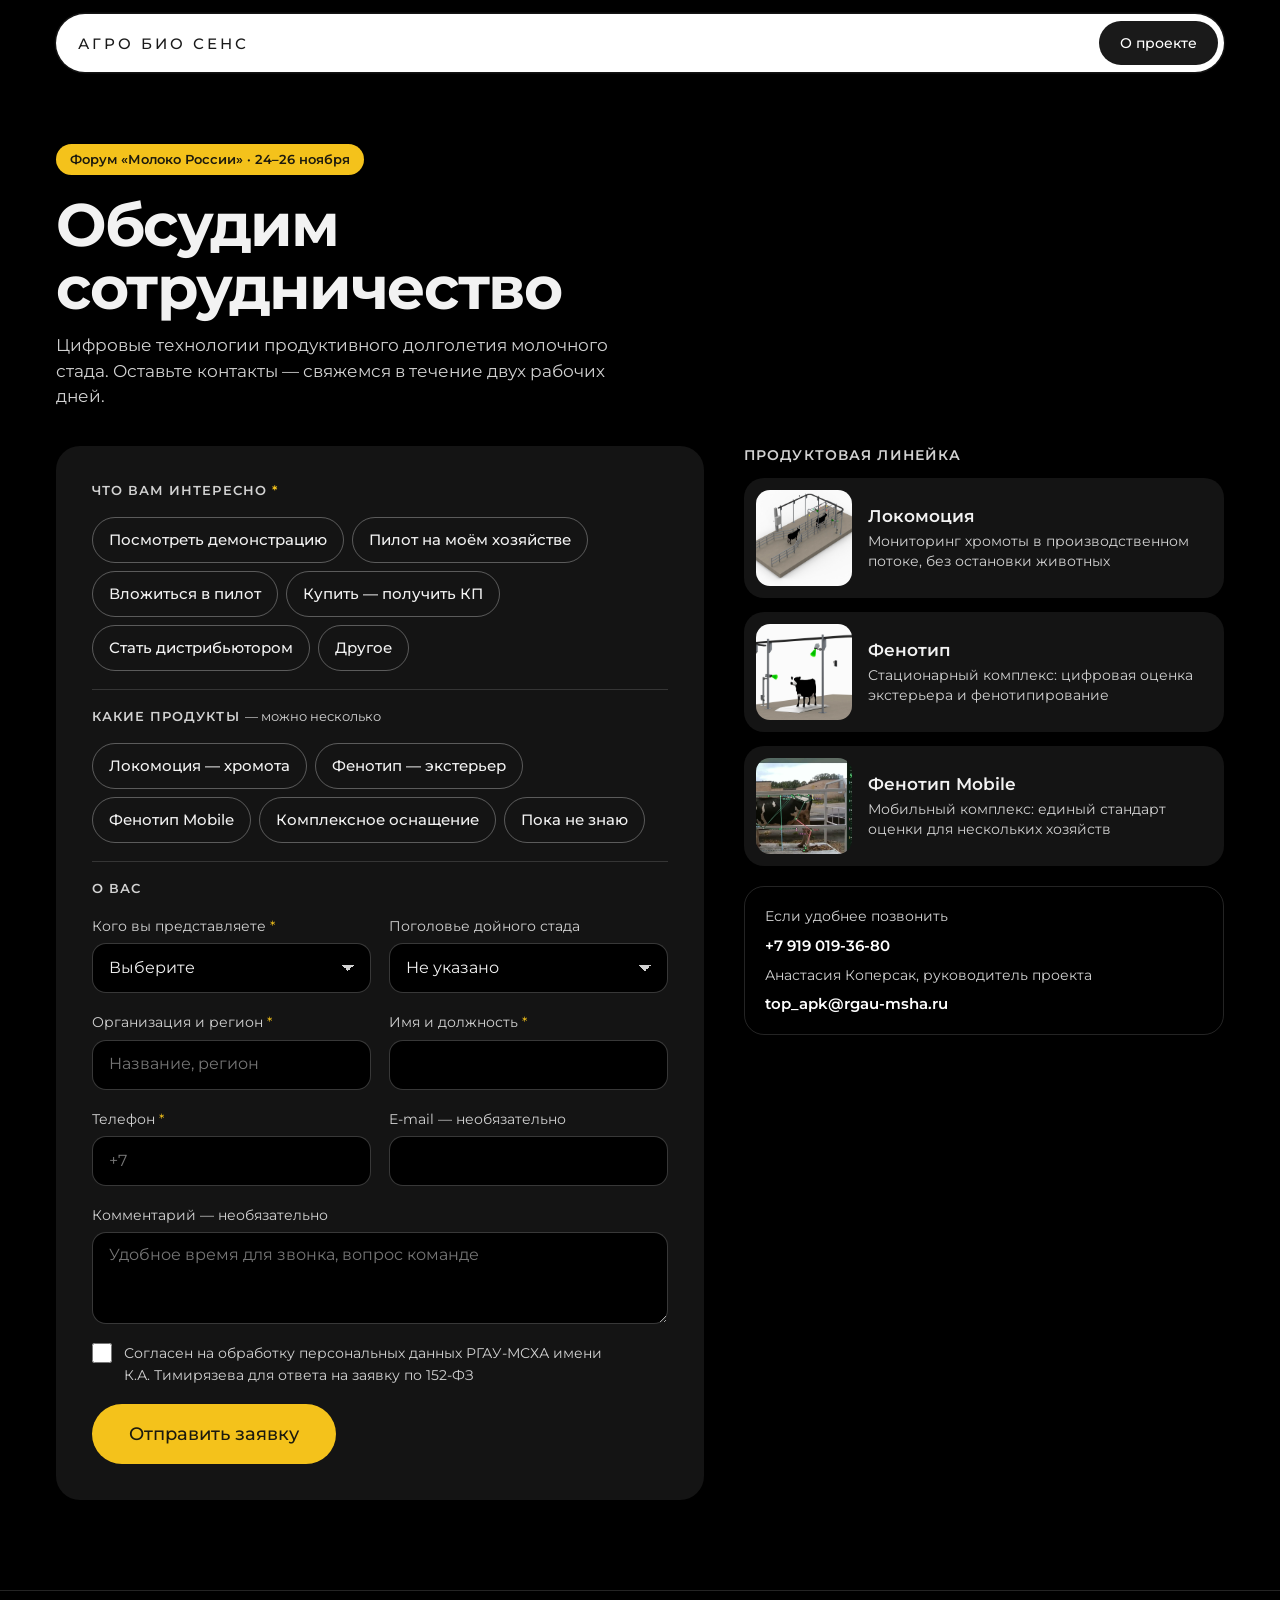
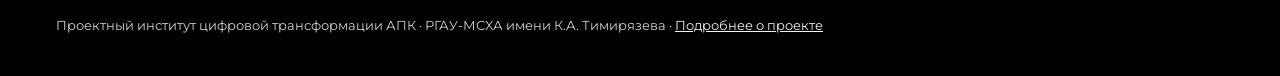
==== commit 0123dbcd: "Forum page: mobile layout" ====
--- a/forum.html
+++ b/forum.html
@@ -22,22 +22,51 @@
     .fx-header .header-end { grid-column: 2; }
     .fx-header .btn { min-height: 44px; padding: 0 20px; font-size: 14px; }
 
-    .fx-intro { padding: clamp(36px, 6vw, 72px) 0 clamp(24px, 3vw, 36px); }
-    .fx-kicker { display: inline-flex; align-items: center; gap: 10px; padding: 7px 14px; border-radius: 999px; background: var(--tag); color: var(--tag-ink); font-size: 13px; font-weight: 600; line-height: 1.3; }
-    .fx-title { margin-top: 20px; font: 700 clamp(32px, 5.4vw, 60px)/1.05 var(--f); letter-spacing: -.03em; max-width: 16ch; text-wrap: balance; }
-    .fx-lead { margin-top: 16px; color: var(--fog-muted); font-size: clamp(16px, 1.3vw, 18px); line-height: 1.6; max-width: 54ch; }
-
-    .fx-grid { display: grid; gap: 28px; padding-bottom: clamp(48px, 7vw, 96px); }
+    .fx-intro { padding-block: clamp(28px, 6vw, 72px) clamp(20px, 3vw, 36px); }
+    .fx-kicker { display: inline-block; max-width: 100%; padding: 7px 14px; border-radius: 999px; background: var(--tag); color: var(--tag-ink); font-size: 13px; font-weight: 600; line-height: 1.3; }
+    .fx-title { margin-top: 18px; font: 700 clamp(34px, 5.4vw, 60px)/1.05 var(--f); letter-spacing: -.03em; max-width: 16ch; text-wrap: balance; }
+    .fx-lead { margin-top: 14px; color: var(--fog-muted); font-size: clamp(16px, 1.3vw, 18px); line-height: 1.55; max-width: 54ch; }
+
+    .fx-grid { display: grid; gap: 28px; padding-bottom: clamp(40px, 7vw, 96px); }
     @media (min-width: 1000px) { .fx-grid { grid-template-columns: minmax(0, 1.35fr) minmax(0, 1fr); align-items: start; gap: 40px; } }
 
     .form .interest span { font-size: 15px; padding: 10px 16px; }
-    .form .field select { appearance: none; background-image: linear-gradient(45deg, transparent 50%, var(--fog-muted) 50%), linear-gradient(135deg, var(--fog-muted) 50%, transparent 50%); background-position: calc(100% - 22px) 50%, calc(100% - 16px) 50%; background-size: 6px 6px; background-repeat: no-repeat; padding-right: 40px; }
+    .form .field select { appearance: none; -webkit-appearance: none; background-image: linear-gradient(45deg, transparent 50%, var(--fog-muted) 50%), linear-gradient(135deg, var(--fog-muted) 50%, transparent 50%); background-position: calc(100% - 22px) 50%, calc(100% - 16px) 50%; background-size: 6px 6px; background-repeat: no-repeat; padding-right: 40px; }
     .req { color: var(--tag); }
-    .fx-optional { color: var(--fog-muted); font-weight: 400; }
+    .fx-optional { color: var(--fog-muted); font-weight: 400; text-transform: none; letter-spacing: 0; }
     .form .btn { justify-self: stretch; }
     @media (min-width: 640px) { .form .btn { justify-self: start; } }
-    .fx-step { font: 600 13px/1 var(--f); letter-spacing: .08em; text-transform: uppercase; color: var(--fog-muted); padding-top: 4px; border-top: 1px solid var(--night-line); padding-top: 18px; }
+    .fx-step { font: 600 13px/1.3 var(--f); letter-spacing: .08em; text-transform: uppercase; color: var(--fog-muted); border-top: 1px solid var(--night-line); padding-top: 18px; }
     .fx-step:first-child { border-top: 0; padding-top: 0; }
+
+    
+    @media (max-width: 639px) {
+      .fx-grid .form { padding: 20px 16px 24px; border-radius: 20px; gap: 16px; }
+      .form .interest { display: grid; gap: 8px; }
+      .form .interest label { display: block; }
+      .form .interest span { display: block; position: relative; padding: 13px 12px 13px 44px; border-radius: 14px; font-size: 15px; line-height: 1.3; }
+      .form .interest span::before { content: ""; position: absolute; left: 14px; top: 50%; width: 20px; height: 20px; margin-top: -10px; border: 1.5px solid rgba(255, 255, 255, .45); border-radius: 50%; box-sizing: border-box; }
+      .form .interest input[type="checkbox"] + span::before { border-radius: 6px; }
+      .form .interest input:checked + span::before { border-color: var(--tag-ink); background: var(--tag-ink); box-shadow: inset 0 0 0 4px var(--tag); }
+      .form .interest input[type="checkbox"]:checked + span::before { box-shadow: none; background: var(--tag-ink) url("data:image/svg+xml,%3Csvg xmlns='http://www.w3.org/2000/svg' viewBox='0 0 20 20'%3E%3Cpath d='M5 10.5l3.2 3L15 6.8' fill='none' stroke='%23F4C21B' stroke-width='2.4' stroke-linecap='round' stroke-linejoin='round'/%3E%3C/svg%3E") center/16px no-repeat; }
+      .fx-step { font-size: 12px; }
+      .fx-side .fx-product { grid-template-columns: 72px 1fr; gap: 14px; padding: 10px; border-radius: 16px; }
+      .fx-side .fx-product img { width: 72px; height: 72px; border-radius: 12px; }
+      .fx-side .fx-product h3 { font-size: 16px; }
+      .fx-header .logo { font-size: 13px; letter-spacing: .16em; }
+    }
+
+    
+    @media (max-width: 359px) {
+      .fx-header .header-pill { padding-left: 16px; }
+      .fx-header .logo { font-size: 12px; letter-spacing: .12em; }
+      .fx-header .btn { padding: 0 14px; font-size: 13px; }
+      .fx-kicker { font-size: 12px; padding: 6px 12px; }
+      .fx-title { font-size: 30px; }
+      .fx-grid .form { padding: 18px 12px 20px; }
+      .form .interest span { padding-left: 40px; font-size: 14px; }
+      .form .interest span::before { left: 12px; }
+    }
 
     .fx-side { display: grid; gap: 14px; }
     @media (min-width: 1000px) { .fx-side { position: sticky; top: 24px; } }
@@ -68,9 +97,9 @@
 
   <main id="main">
     <section class="wrap fx-intro">
-      <p class="fx-kicker">VIII форум «Молоко России» · 24–26 ноября 2026</p>
+      <p class="fx-kicker">Форум «Молоко России» · 24–26&nbsp;ноября</p>
       <h1 class="fx-title">Обсудим сотрудничество</h1>
-      <p class="fx-lead">Цифровые технологии продуктивного долголетия молочного стада от&nbsp;РГАУ‑МСХА имени К.А.&nbsp;Тимирязева. Оставьте контакты&nbsp;— команда свяжется с&nbsp;вами в&nbsp;течение двух рабочих дней.</p>
+      <p class="fx-lead">Цифровые технологии продуктивного долголетия молочного стада. Оставьте контакты&nbsp;— свяжемся в&nbsp;течение двух рабочих дней.</p>
     </section>
 
     <div class="wrap fx-grid">
@@ -80,9 +109,9 @@
           <legend class="sr-only">Что вам интересно (обязательно)</legend>
           <label><input type="radio" name="goal" value="Посмотреть демонстрацию"><span>Посмотреть демонстрацию</span></label>
           <label><input type="radio" name="goal" value="Пилот на моём хозяйстве"><span>Пилот на&nbsp;моём хозяйстве</span></label>
-          <label><input type="radio" name="goal" value="Вложиться в пилот / софинансировать разработку"><span>Вложиться в&nbsp;пилот / разработку</span></label>
-          <label><input type="radio" name="goal" value="Купить решение — получить КП"><span>Купить решение — получить КП</span></label>
-          <label><input type="radio" name="goal" value="Дистрибуция и сервисное партнёрство"><span>Стать дистрибьютором или сервисным партнёром</span></label>
+          <label><input type="radio" name="goal" value="Вложиться в пилот / софинансировать разработку"><span>Вложиться в&nbsp;пилот</span></label>
+          <label><input type="radio" name="goal" value="Купить решение — получить КП"><span>Купить&nbsp;— получить&nbsp;КП</span></label>
+          <label><input type="radio" name="goal" value="Дистрибуция и сервисное партнёрство"><span>Стать дистрибьютором</span></label>
           <label><input type="radio" name="goal" value="Другое"><span>Другое</span></label>
         </fieldset>
         <p class="field-error" id="fx-goal-err" hidden>Выберите, что вам интересно</p>
@@ -127,7 +156,7 @@
         <div class="field-pair">
           <div class="field">
             <label for="fx-org">Организация и регион <span class="req" aria-hidden="true">*</span></label>
-            <input id="fx-org" name="org" type="text" autocomplete="organization" placeholder="ООО «Агрофирма», Воронежская обл." required>
+            <input id="fx-org" name="org" type="text" autocomplete="organization" placeholder="Название, регион" required>
             <p class="field-error" id="fx-org-err" hidden>Укажите организацию</p>
           </div>
           <div class="field">
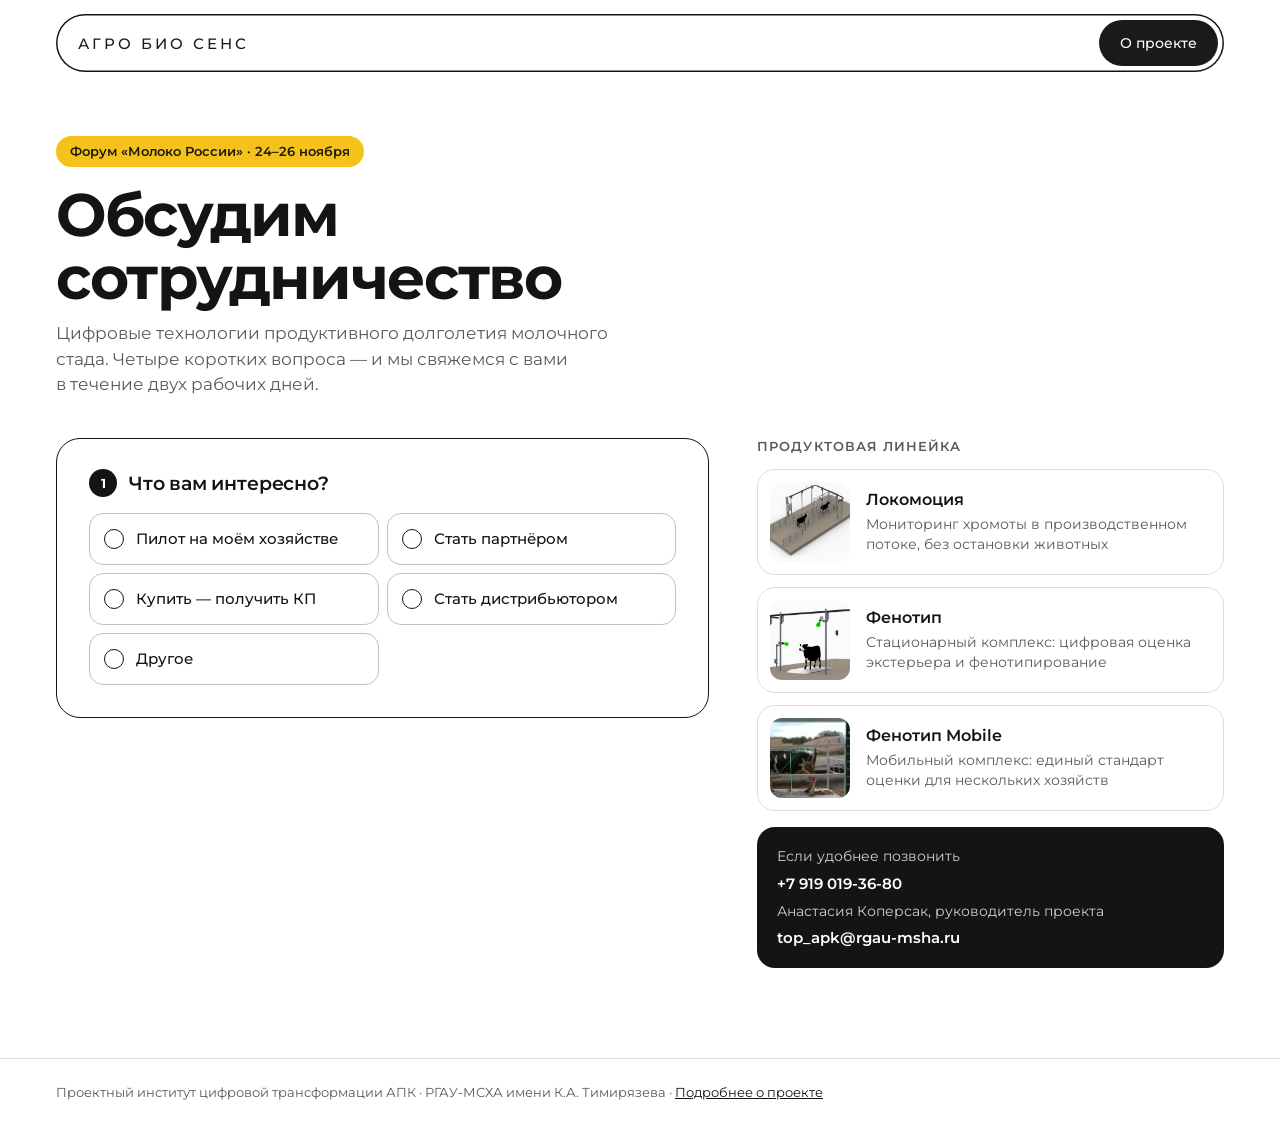
==== commit ac48cf03: "Forum page: light theme, step-by-step questions" ====
--- a/forum.html
+++ b/forum.html
@@ -5,8 +5,8 @@
   <meta charset="utf-8">
   <meta name="viewport" content="width=device-width, initial-scale=1">
   <title>АгроБиоСенс — обсудить сотрудничество</title>
-  <meta name="description" content="Заявка на сотрудничество с командой АгроБиоСенс: демонстрация, пилотное внедрение, совместная разработка. РГАУ-МСХА имени К.А. Тимирязева.">
-  <meta name="theme-color" content="#000000">
+  <meta name="description" content="Заявка на сотрудничество с командой АгроБиоСенс: пилотное внедрение, партнёрство, коммерческое предложение. РГАУ-МСХА имени К.А. Тимирязева.">
+  <meta name="theme-color" content="#FFFFFF">
   <link rel="icon" href="favicon.ico" sizes="32x32">
   <link rel="icon" href="assets/img/favicon-192.png" type="image/png" sizes="192x192">
   <link rel="apple-touch-icon" href="assets/img/apple-touch-icon.png">
@@ -15,46 +15,119 @@
   <link href="https://fonts.googleapis.com/css2?family=Montserrat:wght@400;500;600;700;800&display=swap" rel="stylesheet">
   <link rel="stylesheet" href="assets/css/style.css?v=71">
   <style>
-    body { background: var(--night); color: var(--fog); }
+    
+    :root {
+      --fx-bg: #FFFFFF;
+      --fx-ink: #141414;
+      --fx-muted: #5A5A57;
+      --fx-line: rgba(20, 20, 20, .14);
+      --fx-line-strong: rgba(20, 20, 20, .26);
+      --fx-err: #C2402A;
+      --fx-step-gap: 32px;
+    }
+    html { scroll-padding-top: 24px; }
+    body { background: var(--fx-bg); color: var(--fx-ink); }
+    :focus-visible { outline-color: var(--fx-ink); }
+
+    
     .fx-header { padding: 14px var(--gutter) 0; }
-    .fx-header .header-pill { grid-template-columns: 1fr auto; padding: 0 6px 0 22px; height: 58px; }
+    .fx-header .header-pill { grid-template-columns: 1fr auto; padding: 0 6px 0 22px; height: 58px; box-shadow: inset 0 0 0 1.5px var(--fx-ink); }
     .fx-header .logo { grid-column: 1; justify-self: start; font-size: 15px; letter-spacing: .2em; }
     .fx-header .header-end { grid-column: 2; }
-    .fx-header .btn { min-height: 44px; padding: 0 20px; font-size: 14px; }
-
-    .fx-intro { padding-block: clamp(28px, 6vw, 72px) clamp(20px, 3vw, 36px); }
+    .fx-header .btn { min-height: 46px; padding: 0 20px; font-size: 14px; }
+
+    
+    .fx-intro { padding-block: clamp(32px, 6vw, 64px) clamp(28px, 3.5vw, 40px); }
     .fx-kicker { display: inline-block; max-width: 100%; padding: 7px 14px; border-radius: 999px; background: var(--tag); color: var(--tag-ink); font-size: 13px; font-weight: 600; line-height: 1.3; }
-    .fx-title { margin-top: 18px; font: 700 clamp(34px, 5.4vw, 60px)/1.05 var(--f); letter-spacing: -.03em; max-width: 16ch; text-wrap: balance; }
-    .fx-lead { margin-top: 14px; color: var(--fog-muted); font-size: clamp(16px, 1.3vw, 18px); line-height: 1.55; max-width: 54ch; }
-
-    .fx-grid { display: grid; gap: 28px; padding-bottom: clamp(40px, 7vw, 96px); }
-    @media (min-width: 1000px) { .fx-grid { grid-template-columns: minmax(0, 1.35fr) minmax(0, 1fr); align-items: start; gap: 40px; } }
-
-    .form .interest span { font-size: 15px; padding: 10px 16px; }
-    .form .field select { appearance: none; -webkit-appearance: none; background-image: linear-gradient(45deg, transparent 50%, var(--fog-muted) 50%), linear-gradient(135deg, var(--fog-muted) 50%, transparent 50%); background-position: calc(100% - 22px) 50%, calc(100% - 16px) 50%; background-size: 6px 6px; background-repeat: no-repeat; padding-right: 40px; }
-    .req { color: var(--tag); }
-    .fx-optional { color: var(--fog-muted); font-weight: 400; text-transform: none; letter-spacing: 0; }
-    .form .btn { justify-self: stretch; }
-    @media (min-width: 640px) { .form .btn { justify-self: start; } }
-    .fx-step { font: 600 13px/1.3 var(--f); letter-spacing: .08em; text-transform: uppercase; color: var(--fog-muted); border-top: 1px solid var(--night-line); padding-top: 18px; }
-    .fx-step:first-child { border-top: 0; padding-top: 0; }
-
-    
-    @media (max-width: 639px) {
-      .fx-grid .form { padding: 20px 16px 24px; border-radius: 20px; gap: 16px; }
-      .form .interest { display: grid; gap: 8px; }
-      .form .interest label { display: block; }
-      .form .interest span { display: block; position: relative; padding: 13px 12px 13px 44px; border-radius: 14px; font-size: 15px; line-height: 1.3; }
-      .form .interest span::before { content: ""; position: absolute; left: 14px; top: 50%; width: 20px; height: 20px; margin-top: -10px; border: 1.5px solid rgba(255, 255, 255, .45); border-radius: 50%; box-sizing: border-box; }
-      .form .interest input[type="checkbox"] + span::before { border-radius: 6px; }
-      .form .interest input:checked + span::before { border-color: var(--tag-ink); background: var(--tag-ink); box-shadow: inset 0 0 0 4px var(--tag); }
-      .form .interest input[type="checkbox"]:checked + span::before { box-shadow: none; background: var(--tag-ink) url("data:image/svg+xml,%3Csvg xmlns='http://www.w3.org/2000/svg' viewBox='0 0 20 20'%3E%3Cpath d='M5 10.5l3.2 3L15 6.8' fill='none' stroke='%23F4C21B' stroke-width='2.4' stroke-linecap='round' stroke-linejoin='round'/%3E%3C/svg%3E") center/16px no-repeat; }
-      .fx-step { font-size: 12px; }
-      .fx-side .fx-product { grid-template-columns: 72px 1fr; gap: 14px; padding: 10px; border-radius: 16px; }
-      .fx-side .fx-product img { width: 72px; height: 72px; border-radius: 12px; }
-      .fx-side .fx-product h3 { font-size: 16px; }
-      .fx-header .logo { font-size: 13px; letter-spacing: .16em; }
-    }
+    .fx-title { margin-top: 16px; font: 700 clamp(34px, 5.4vw, 60px)/1.05 var(--f); letter-spacing: -.03em; max-width: 16ch; text-wrap: balance; }
+    .fx-lead { margin-top: 12px; color: var(--fx-muted); font-size: clamp(16px, 1.3vw, 18px); line-height: 1.55; max-width: 52ch; }
+
+    .fx-grid { display: grid; gap: 40px; padding-bottom: clamp(40px, 7vw, 96px); }
+    @media (min-width: 1000px) { .fx-grid { grid-template-columns: minmax(0, 1.4fr) minmax(0, 1fr); align-items: start; gap: 48px; } }
+
+    
+    .fx-form { display: grid; gap: var(--fx-step-gap); }
+    @media (min-width: 640px) {
+      .fx-form { padding: 32px; border: 1.5px solid var(--fx-ink); border-radius: 24px; }
+    }
+    .fx-stepbox { display: grid; gap: 14px; min-width: 0; }
+    .fx-stepbox + .fx-stepbox { padding-top: var(--fx-step-gap); border-top: 1px solid var(--fx-line); }
+    .fx-stepbox[hidden] { display: none; }
+    .fx-stepbox.is-new { animation: fx-in .35s ease-out both; }
+    @keyframes fx-in { from { opacity: 0; transform: translateY(10px); } to { opacity: 1; transform: none; } }
+    @media (prefers-reduced-motion: reduce) { .fx-stepbox.is-new { animation: none; } }
+
+    .fx-q { display: flex; align-items: baseline; gap: 12px; padding: 0; margin: 0; font: 600 19px/1.3 var(--f); letter-spacing: -.01em; }
+    .fx-num { flex: none; display: inline-grid; place-items: center; width: 28px; height: 28px; border-radius: 50%; background: var(--fx-ink); color: #fff; font-size: 13px; font-weight: 700; transform: translateY(-2px); }
+    .fx-hint { white-space: nowrap; font-weight: 400; font-size: 14px; color: var(--fx-muted); }
+    .req { color: var(--fx-err); }
+
+    
+    .fx-options { display: grid; gap: 8px; }
+    @media (min-width: 640px) { .fx-options { grid-template-columns: repeat(auto-fill, minmax(240px, 1fr)); } }
+    .fx-opt { position: relative; display: block; }
+    .fx-opt input { position: absolute; inset: 0; width: 100%; height: 100%; margin: 0; opacity: 0; cursor: pointer; }
+    .fx-opt span {
+      display: flex; align-items: center; min-height: 52px; height: 100%;
+      padding: 12px 14px 12px 46px; position: relative;
+      border: 1.5px solid var(--fx-line-strong); border-radius: 14px;
+      font-size: 15px; font-weight: 500; line-height: 1.3;
+      transition: border-color .15s, background-color .15s;
+    }
+    .fx-opt span::before {
+      content: ""; position: absolute; left: 14px; top: 50%; width: 20px; height: 20px; margin-top: -10px;
+      border: 1.5px solid var(--fx-ink); border-radius: 50%; box-sizing: border-box; background: #fff;
+    }
+    .fx-opt input[type="checkbox"] + span::before { border-radius: 6px; }
+    .fx-opt input:hover + span { border-color: var(--fx-ink); }
+    .fx-opt input:checked + span { background: var(--tag); border-color: var(--tag); }
+    .fx-opt input[type="radio"]:checked + span::before { background: var(--fx-ink); box-shadow: inset 0 0 0 4px #fff; }
+    .fx-opt input[type="checkbox"]:checked + span::before { background: var(--fx-ink) url("data:image/svg+xml,%3Csvg xmlns='http://www.w3.org/2000/svg' viewBox='0 0 20 20'%3E%3Cpath d='M5 10.5l3.2 3L15 6.8' fill='none' stroke='%23fff' stroke-width='2.4' stroke-linecap='round' stroke-linejoin='round'/%3E%3C/svg%3E") center/16px no-repeat; }
+    .fx-opt input:focus-visible + span { outline: 3px solid var(--fx-ink); outline-offset: 2px; }
+    .fx-sub { display: grid; gap: 10px; margin-top: 6px; }
+    .fx-sub[hidden] { display: none; }
+    .fx-sub-q { font-size: 15px; font-weight: 600; }
+
+    
+    .fx-fields { display: grid; gap: 16px; }
+    @media (min-width: 640px) { .fx-fields { grid-template-columns: 1fr 1fr; } .fx-field-wide { grid-column: 1 / -1; } }
+    .fx-field { display: grid; gap: 6px; align-content: start; }
+    .fx-field label { font-size: 14px; font-weight: 500; }
+    .fx-field input, .fx-field textarea {
+      width: 100%; min-height: 52px; padding: 12px 16px;
+      background: #fff; color: var(--fx-ink);
+      border: 1.5px solid var(--fx-line-strong); border-radius: 14px;
+      font: 400 16px/1.4 var(--f);
+    }
+    .fx-field input::placeholder, .fx-field textarea::placeholder { color: #9A9A96; }
+    .fx-field textarea { resize: vertical; min-height: 96px; }
+    .fx-field input:focus, .fx-field textarea:focus { outline: none; border-color: var(--fx-ink); box-shadow: 0 0 0 3px rgba(244, 194, 27, .55); }
+    .fx-field input[aria-invalid="true"] { border-color: var(--fx-err); }
+    .fx-err { font-size: 14px; color: var(--fx-err); }
+    .fx-err[hidden] { display: none; }
+
+    .fx-consent { display: flex; gap: 12px; align-items: flex-start; font-size: 14px; line-height: 1.45; color: var(--fx-muted); cursor: pointer; }
+    .fx-consent input { width: 22px; height: 22px; margin: 0; accent-color: var(--fx-ink); flex: none; }
+    .fx-submit { width: 100%; }
+    @media (min-width: 640px) { .fx-submit { width: auto; justify-self: start; } }
+    .fx-done { padding: 16px 18px; border-radius: 14px; background: #FFF6D6; border: 1.5px solid var(--tag); font-size: 15px; line-height: 1.5; }
+    .fx-done[hidden] { display: none; }
+
+    
+    .fx-side { display: grid; gap: 12px; }
+    @media (min-width: 1000px) { .fx-side { position: sticky; top: 24px; } }
+    .fx-side-title { font: 600 13px/1.3 var(--f); letter-spacing: .08em; text-transform: uppercase; color: var(--fx-muted); margin-bottom: 2px; }
+    .fx-product { display: grid; grid-template-columns: 80px 1fr; gap: 16px; align-items: center; padding: 12px; border: 1.5px solid var(--fx-line); border-radius: 18px; }
+    .fx-product img { width: 80px; height: 80px; object-fit: cover; border-radius: 12px; }
+    .fx-product h3 { font: 600 16px/1.25 var(--f); }
+    .fx-product p { margin-top: 4px; font-size: 14px; line-height: 1.45; color: var(--fx-muted); }
+    .fx-contact { margin-top: 4px; padding: 18px 20px; border-radius: 18px; background: var(--fx-ink); color: #fff; display: grid; gap: 4px; font-size: 15px; }
+    .fx-contact a { color: #fff; font-weight: 600; text-decoration: none; }
+    .fx-contact a:hover { text-decoration: underline; text-underline-offset: 4px; }
+    .fx-contact span { color: #CFCFCB; font-size: 14px; }
+    .fx-contact :focus-visible { outline-color: var(--tag); }
+    .fx-foot { padding: 24px 0 40px; border-top: 1px solid var(--fx-line); font-size: 13px; line-height: 1.5; color: var(--fx-muted); }
+    .fx-foot a { color: var(--fx-ink); }
 
     
     @media (max-width: 359px) {
@@ -63,24 +136,12 @@
       .fx-header .btn { padding: 0 14px; font-size: 13px; }
       .fx-kicker { font-size: 12px; padding: 6px 12px; }
       .fx-title { font-size: 30px; }
-      .fx-grid .form { padding: 18px 12px 20px; }
-      .form .interest span { padding-left: 40px; font-size: 14px; }
-      .form .interest span::before { left: 12px; }
-    }
-
-    .fx-side { display: grid; gap: 14px; }
-    @media (min-width: 1000px) { .fx-side { position: sticky; top: 24px; } }
-    .fx-side-title { font: 600 14px/1.3 var(--f); letter-spacing: .08em; text-transform: uppercase; color: var(--fog-muted); }
-    .fx-product { display: grid; grid-template-columns: 96px 1fr; gap: 16px; align-items: center; padding: 12px; border-radius: 20px; background: var(--night-2); }
-    .fx-product img { width: 96px; height: 96px; object-fit: cover; border-radius: 14px; }
-    .fx-product h3 { font: 600 17px/1.25 var(--f); }
-    .fx-product p { margin-top: 4px; font-size: 14px; line-height: 1.45; color: var(--fog-muted); }
-    .fx-contact { margin-top: 6px; padding: 18px 20px; border-radius: 20px; border: 1.5px solid var(--night-line); display: grid; gap: 6px; font-size: 15px; }
-    .fx-contact a { color: #fff; font-weight: 600; text-decoration: none; }
-    .fx-contact a:hover { text-decoration: underline; text-underline-offset: 4px; }
-    .fx-contact span { color: var(--fog-muted); font-size: 14px; }
-    .fx-foot { padding: 24px 0 40px; border-top: 1px solid var(--night-line); font-size: 13px; color: var(--fog-muted); }
-    .fx-foot a { color: var(--fog); }
+      .fx-q { font-size: 17px; gap: 10px; }
+      .fx-opt span { padding-left: 42px; font-size: 14px; }
+      .fx-opt span::before { left: 12px; }
+      .fx-product { grid-template-columns: 64px 1fr; gap: 12px; }
+      .fx-product img { width: 64px; height: 64px; }
+    }
   </style>
 </head>
 <body>
@@ -99,110 +160,106 @@
     <section class="wrap fx-intro">
       <p class="fx-kicker">Форум «Молоко России» · 24–26&nbsp;ноября</p>
       <h1 class="fx-title">Обсудим сотрудничество</h1>
-      <p class="fx-lead">Цифровые технологии продуктивного долголетия молочного стада. Оставьте контакты&nbsp;— свяжемся в&nbsp;течение двух рабочих дней.</p>
+      <p class="fx-lead">Цифровые технологии продуктивного долголетия молочного стада. Четыре коротких вопроса&nbsp;— и&nbsp;мы свяжемся с&nbsp;вами в&nbsp;течение двух рабочих дней.</p>
     </section>
 
     <div class="wrap fx-grid">
-      <form class="form" id="form" data-fx-form novalidate>
-        <p class="fx-step">Что вам интересно <span class="req" aria-hidden="true">*</span></p>
-        <fieldset class="interest" aria-describedby="fx-goal-err">
-          <legend class="sr-only">Что вам интересно (обязательно)</legend>
-          <label><input type="radio" name="goal" value="Посмотреть демонстрацию"><span>Посмотреть демонстрацию</span></label>
-          <label><input type="radio" name="goal" value="Пилот на моём хозяйстве"><span>Пилот на&nbsp;моём хозяйстве</span></label>
-          <label><input type="radio" name="goal" value="Вложиться в пилот / софинансировать разработку"><span>Вложиться в&nbsp;пилот</span></label>
-          <label><input type="radio" name="goal" value="Купить решение — получить КП"><span>Купить&nbsp;— получить&nbsp;КП</span></label>
-          <label><input type="radio" name="goal" value="Дистрибуция и сервисное партнёрство"><span>Стать дистрибьютором</span></label>
-          <label><input type="radio" name="goal" value="Другое"><span>Другое</span></label>
-        </fieldset>
-        <p class="field-error" id="fx-goal-err" hidden>Выберите, что вам интересно</p>
-
-        <p class="fx-step">Какие продукты <span class="fx-optional">— можно несколько</span></p>
-        <fieldset class="interest">
-          <legend class="sr-only">Какие продукты интересуют</legend>
-          <label><input type="checkbox" name="product" value="Локомоция"><span>Локомоция — хромота</span></label>
-          <label><input type="checkbox" name="product" value="Фенотип"><span>Фенотип — экстерьер</span></label>
-          <label><input type="checkbox" name="product" value="Фенотип Mobile"><span>Фенотип Mobile</span></label>
-          <label><input type="checkbox" name="product" value="Комплексное оснащение"><span>Комплексное оснащение</span></label>
-          <label><input type="checkbox" name="product" value="Пока не знаю"><span>Пока не знаю</span></label>
-        </fieldset>
-
-        <p class="fx-step">О вас</p>
-        <div class="field-pair">
-          <div class="field">
-            <label for="fx-who">Кого вы представляете <span class="req" aria-hidden="true">*</span></label>
-            <select id="fx-who" name="who" required>
-              <option value="">Выберите</option>
-              <option>Молочное хозяйство / агрохолдинг</option>
-              <option>Племенная или селекционная организация</option>
-              <option>Сервисная или ветеринарная компания</option>
-              <option>Инвестор / фонд</option>
-              <option>Органы власти, отраслевой союз</option>
-              <option>Вуз / НИИ</option>
-              <option>Другое</option>
-            </select>
-            <p class="field-error" id="fx-who-err" hidden>Выберите вариант</p>
-          </div>
-          <div class="field" data-fx-herd hidden>
-            <label for="fx-herd">Поголовье дойного стада</label>
-            <select id="fx-herd" name="herd">
-              <option value="">Не указано</option>
-              <option>до 500 голов</option>
-              <option>500–1 000 голов</option>
-              <option>1 000–5 000 голов</option>
-              <option>свыше 5 000 голов</option>
-            </select>
-          </div>
-        </div>
-        <div class="field-pair">
-          <div class="field">
-            <label for="fx-org">Организация и регион <span class="req" aria-hidden="true">*</span></label>
-            <input id="fx-org" name="org" type="text" autocomplete="organization" placeholder="Название, регион" required>
-            <p class="field-error" id="fx-org-err" hidden>Укажите организацию</p>
-          </div>
-          <div class="field">
-            <label for="fx-name">Имя и должность <span class="req" aria-hidden="true">*</span></label>
-            <input id="fx-name" name="name" type="text" autocomplete="name" required>
-            <p class="field-error" id="fx-name-err" hidden>Напишите, как к вам обращаться</p>
-          </div>
-        </div>
-        <div class="field-pair">
-          <div class="field">
-            <label for="fx-phone">Телефон <span class="req" aria-hidden="true">*</span></label>
-            <input id="fx-phone" name="phone" type="tel" inputmode="tel" autocomplete="tel" placeholder="+7" required>
-            <p class="field-error" id="fx-phone-err" hidden>Оставьте телефон, чтобы мы могли связаться</p>
-          </div>
-          <div class="field">
-            <label for="fx-email">E-mail <span class="fx-optional">— необязательно</span></label>
-            <input id="fx-email" name="email" type="email" inputmode="email" autocomplete="email">
-          </div>
-        </div>
-        <div class="field">
-          <label for="fx-msg">Комментарий <span class="fx-optional">— необязательно</span></label>
-          <textarea id="fx-msg" name="message" rows="3" placeholder="Удобное время для звонка, вопрос команде"></textarea>
-        </div>
-
-        <label class="consent">
-          <input type="checkbox" name="consent" required>
-          <span>Согласен на обработку персональных данных РГАУ‑МСХА имени К.А.&nbsp;Тимирязева для ответа на&nbsp;заявку по&nbsp;152‑ФЗ</span>
-        </label>
-        <p class="field-error" id="fx-consent-err" hidden>Без согласия мы не сможем обработать заявку</p>
-
-        <button class="btn btn-tag btn-lg" type="submit">Отправить заявку</button>
-        <p class="form-done" data-fx-done hidden role="status" tabindex="-1">Спасибо! Заявка у&nbsp;команды АгроБиоСенс — свяжемся в&nbsp;течение двух рабочих дней.</p>
+      <form class="fx-form" id="form" data-fx-form novalidate>
+
+        <div class="fx-stepbox" data-step="1" role="group" aria-labelledby="fx-q1">
+          <p class="fx-q" id="fx-q1"><span class="fx-num" aria-hidden="true">1</span><span>Что вам интересно?</span></p>
+          <div class="fx-options">
+            <label class="fx-opt"><input type="radio" name="goal" value="Пилот на моём хозяйстве"><span>Пилот на&nbsp;моём хозяйстве</span></label>
+            <label class="fx-opt"><input type="radio" name="goal" value="Стать партнёром"><span>Стать партнёром</span></label>
+            <label class="fx-opt"><input type="radio" name="goal" value="Купить решение — получить КП"><span>Купить&nbsp;— получить&nbsp;КП</span></label>
+            <label class="fx-opt"><input type="radio" name="goal" value="Дистрибуция и сервисное партнёрство"><span>Стать дистрибьютором</span></label>
+            <label class="fx-opt"><input type="radio" name="goal" value="Другое"><span>Другое</span></label>
+          </div>
+        </div>
+
+        <div class="fx-stepbox" data-step="2" role="group" aria-labelledby="fx-q2" hidden>
+          <p class="fx-q" id="fx-q2"><span class="fx-num" aria-hidden="true">2</span><span>Какие продукты? <span class="fx-hint">можно несколько</span></span></p>
+          <div class="fx-options">
+            <label class="fx-opt"><input type="checkbox" name="product" value="Локомоция"><span>Локомоция&nbsp;— хромота</span></label>
+            <label class="fx-opt"><input type="checkbox" name="product" value="Фенотип"><span>Фенотип&nbsp;— экстерьер</span></label>
+            <label class="fx-opt"><input type="checkbox" name="product" value="Фенотип Mobile"><span>Фенотип Mobile</span></label>
+            <label class="fx-opt"><input type="checkbox" name="product" value="Комплексное оснащение"><span>Комплексное оснащение</span></label>
+            <label class="fx-opt"><input type="checkbox" name="product" value="Пока не знаю"><span>Пока не знаю</span></label>
+          </div>
+        </div>
+
+        <div class="fx-stepbox" data-step="3" role="group" aria-labelledby="fx-q3" hidden>
+          <p class="fx-q" id="fx-q3"><span class="fx-num" aria-hidden="true">3</span><span>Кого вы представляете?</span></p>
+          <div class="fx-options">
+            <label class="fx-opt"><input type="radio" name="who" value="Молочное хозяйство / агрохолдинг"><span>Молочное хозяйство, агрохолдинг</span></label>
+            <label class="fx-opt"><input type="radio" name="who" value="Племенная или селекционная организация"><span>Племенная организация</span></label>
+            <label class="fx-opt"><input type="radio" name="who" value="Сервисная или ветеринарная компания"><span>Сервисная или ветеринарная компания</span></label>
+            <label class="fx-opt"><input type="radio" name="who" value="Инвестор / фонд"><span>Инвестор, фонд</span></label>
+            <label class="fx-opt"><input type="radio" name="who" value="Органы власти, отраслевой союз"><span>Органы власти, отраслевой союз</span></label>
+            <label class="fx-opt"><input type="radio" name="who" value="Вуз / НИИ"><span>Вуз, НИИ</span></label>
+            <label class="fx-opt"><input type="radio" name="who" value="Другое"><span>Другое</span></label>
+          </div>
+          <div class="fx-sub" data-fx-herd hidden>
+            <p class="fx-sub-q" id="fx-herd-q">Поголовье дойного стада <span class="fx-hint">необязательно</span></p>
+            <div class="fx-options" role="radiogroup" aria-labelledby="fx-herd-q">
+              <label class="fx-opt"><input type="radio" name="herd" value="до 500"><span>до 500 голов</span></label>
+              <label class="fx-opt"><input type="radio" name="herd" value="500–1 000"><span>500–1&nbsp;000 голов</span></label>
+              <label class="fx-opt"><input type="radio" name="herd" value="1 000–5 000"><span>1&nbsp;000–5&nbsp;000 голов</span></label>
+              <label class="fx-opt"><input type="radio" name="herd" value="свыше 5 000"><span>свыше 5&nbsp;000 голов</span></label>
+            </div>
+          </div>
+        </div>
+
+        <div class="fx-stepbox" data-step="4" role="group" aria-labelledby="fx-q4" hidden>
+          <p class="fx-q" id="fx-q4"><span class="fx-num" aria-hidden="true">4</span><span>Как с&nbsp;вами связаться?</span></p>
+          <div class="fx-fields">
+            <div class="fx-field">
+              <label for="fx-name">Имя и должность <span class="req" aria-hidden="true">*</span></label>
+              <input id="fx-name" name="name" type="text" autocomplete="name" required>
+              <p class="fx-err" id="fx-name-err" hidden>Напишите, как к вам обращаться</p>
+            </div>
+            <div class="fx-field">
+              <label for="fx-org">Организация и регион <span class="req" aria-hidden="true">*</span></label>
+              <input id="fx-org" name="org" type="text" autocomplete="organization" placeholder="Название, регион" required>
+              <p class="fx-err" id="fx-org-err" hidden>Укажите организацию</p>
+            </div>
+            <div class="fx-field">
+              <label for="fx-phone">Телефон <span class="req" aria-hidden="true">*</span></label>
+              <input id="fx-phone" name="phone" type="tel" inputmode="tel" autocomplete="tel" placeholder="+7" required>
+              <p class="fx-err" id="fx-phone-err" hidden>Оставьте телефон, чтобы мы могли связаться</p>
+            </div>
+            <div class="fx-field">
+              <label for="fx-email">E-mail <span class="fx-hint">необязательно</span></label>
+              <input id="fx-email" name="email" type="email" inputmode="email" autocomplete="email">
+            </div>
+            <div class="fx-field fx-field-wide">
+              <label for="fx-msg">Комментарий <span class="fx-hint">необязательно</span></label>
+              <textarea id="fx-msg" name="message" rows="3" placeholder="Удобное время для звонка, вопрос команде"></textarea>
+            </div>
+          </div>
+          <label class="fx-consent">
+            <input type="checkbox" name="consent" required>
+            <span>Согласен на обработку персональных данных РГАУ‑МСХА имени К.А.&nbsp;Тимирязева для ответа на&nbsp;заявку по&nbsp;152‑ФЗ</span>
+          </label>
+          <p class="fx-err" id="fx-consent-err" hidden>Без согласия мы не сможем обработать заявку</p>
+          <button class="btn btn-tag btn-lg fx-submit" type="submit">Отправить заявку</button>
+        </div>
+
+        <p class="fx-done" data-fx-done hidden role="status" tabindex="-1"></p>
       </form>
 
       <aside class="fx-side" aria-labelledby="fx-side-title">
         <p class="fx-side-title" id="fx-side-title">Продуктовая линейка</p>
         <article class="fx-product">
-          <img src="assets/img/lameness-min.jpg" alt="" width="96" height="96" loading="lazy">
+          <img src="assets/img/lameness-min.jpg" alt="" width="80" height="80" loading="lazy">
           <div><h3>Локомоция</h3><p>Мониторинг хромоты в&nbsp;производственном потоке, без остановки животных</p></div>
         </article>
         <article class="fx-product">
-          <img src="assets/img/exterior-min.jpg" alt="" width="96" height="96" loading="lazy">
+          <img src="assets/img/exterior-min.jpg" alt="" width="80" height="80" loading="lazy">
           <div><h3>Фенотип</h3><p>Стационарный комплекс: цифровая оценка экстерьера и&nbsp;фенотипирование</p></div>
         </article>
         <article class="fx-product">
-          <img src="assets/media/exterior-laec.jpg" alt="" width="96" height="96" loading="lazy">
+          <img src="assets/media/exterior-laec.jpg" alt="" width="80" height="80" loading="lazy">
           <div><h3>Фенотип Mobile</h3><p>Мобильный комплекс: единый стандарт оценки для нескольких хозяйств</p></div>
         </article>
         <div class="fx-contact">
@@ -227,43 +284,63 @@
     const form = document.querySelector('[data-fx-form]');
     const done = form.querySelector('[data-fx-done]');
     const herdBox = form.querySelector('[data-fx-herd]');
+    const step = n => form.querySelector(`[data-step="${n}"]`);
     const f = form.elements;
-
-    f.who.addEventListener('change', () => {
-      herdBox.hidden = !f.who.value.startsWith('Молочное');
+    const reduce = matchMedia('(prefers-reduced-motion: reduce)').matches;
+    const reveal = n => {
+      const el = step(n);
+      if (!el || !el.hidden) return;
+      el.hidden = false;
+      el.classList.add('is-new');
+      requestAnimationFrame(() => {
+        const r = el.getBoundingClientRect();
+        if (r.top > innerHeight * 0.7) {
+          scrollBy({ top: r.top - innerHeight * 0.25, behavior: reduce ? 'auto' : 'smooth' });
+        }
+      });
+    };
+
+    form.addEventListener('change', e => {
+      const name = e.target.name;
+      if (name === 'goal') reveal(2);
+      if (name === 'product') reveal(3);
+      if (name === 'who') {
+        const isFarm = f.who.value.startsWith('Молочное');
+        herdBox.hidden = !isFarm;
+        if (!isFarm) form.querySelectorAll('input[name="herd"]').forEach(i => i.checked = false);
+        reveal(4);
+      }
     });
 
     const mark = (el, errId, ok) => {
       const err = document.getElementById(errId);
-      if (el) el.setAttribute('aria-invalid', String(!ok));
+      el.setAttribute('aria-invalid', String(!ok));
+      if (ok) el.removeAttribute('aria-describedby'); else el.setAttribute('aria-describedby', errId);
       err.hidden = ok;
       return ok;
     };
 
     form.addEventListener('submit', async e => {
       e.preventDefault();
-      const goal = form.querySelector('input[name="goal"]:checked');
       const checks = [
-        mark(null, 'fx-goal-err', !!goal),
-        mark(f.who, 'fx-who-err', !!f.who.value),
+        mark(f.name, 'fx-name-err', f.name.value.trim().length > 1),
         mark(f.org, 'fx-org-err', f.org.value.trim().length > 1),
-        mark(f.name, 'fx-name-err', f.name.value.trim().length > 1),
         mark(f.phone, 'fx-phone-err', f.phone.value.replace(/\D/g, '').length >= 10),
         mark(f.consent, 'fx-consent-err', f.consent.checked)
       ];
       if (checks.includes(false)) {
-        const first = !goal ? form.querySelector('input[name="goal"]') : form.querySelector('[aria-invalid="true"]');
-        first.focus();
+        form.querySelector('[aria-invalid="true"]').focus();
         return;
       }
       const products = [...form.querySelectorAll('input[name="product"]:checked')].map(i => i.value);
+      const herd = form.querySelector('input[name="herd"]:checked');
       const data = {
-        'Интерес': goal.value,
+        'Интерес': f.goal.value || '—',
         'Продукты': products.join(', ') || '—',
-        'Кто': f.who.value,
-        'Поголовье': herdBox.hidden ? '—' : (f.herd.value || 'не указано'),
+        'Кто': f.who.value || '—',
+        'Поголовье': herd ? herd.value : '—',
+        'Имя и должность': f.name.value.trim(),
         'Организация и регион': f.org.value.trim(),
-        'Имя и должность': f.name.value.trim(),
         'Телефон': f.phone.value.trim(),
         'E-mail': f.email.value.trim() || '—',
         'Комментарий': f.message.value.trim() || '—',
@@ -279,13 +356,14 @@
           done.hidden = false; done.focus();
           return;
         }
-        form.querySelectorAll('fieldset, .field, .consent, .fx-step, button[type="submit"]').forEach(el => el.hidden = true);
+        form.querySelectorAll('.fx-stepbox').forEach(el => el.hidden = true);
+        done.textContent = 'Спасибо! Заявка у команды АгроБиоСенс — свяжемся в течение двух рабочих дней.';
         done.hidden = false; done.focus();
         return;
       }
 
       const body = Object.entries(data).map(([k, v]) => `${k}: ${v}`).join('\n');
-      const subject = `Заявка с форума «Молоко России»: ${goal.value} — ${f.org.value.trim()}`;
+      const subject = `Заявка с форума «Молоко России»: ${data['Интерес']} — ${data['Организация и регион']}`;
       window.location.href = `mailto:${MAILTO}?subject=${encodeURIComponent(subject)}&body=${encodeURIComponent(body)}`;
       done.textContent = 'Открыли письмо с заявкой в почтовой программе — осталось нажать «Отправить». Если письмо не открылось, позвоните: +7 919 019‑36‑80.';
       done.hidden = false;
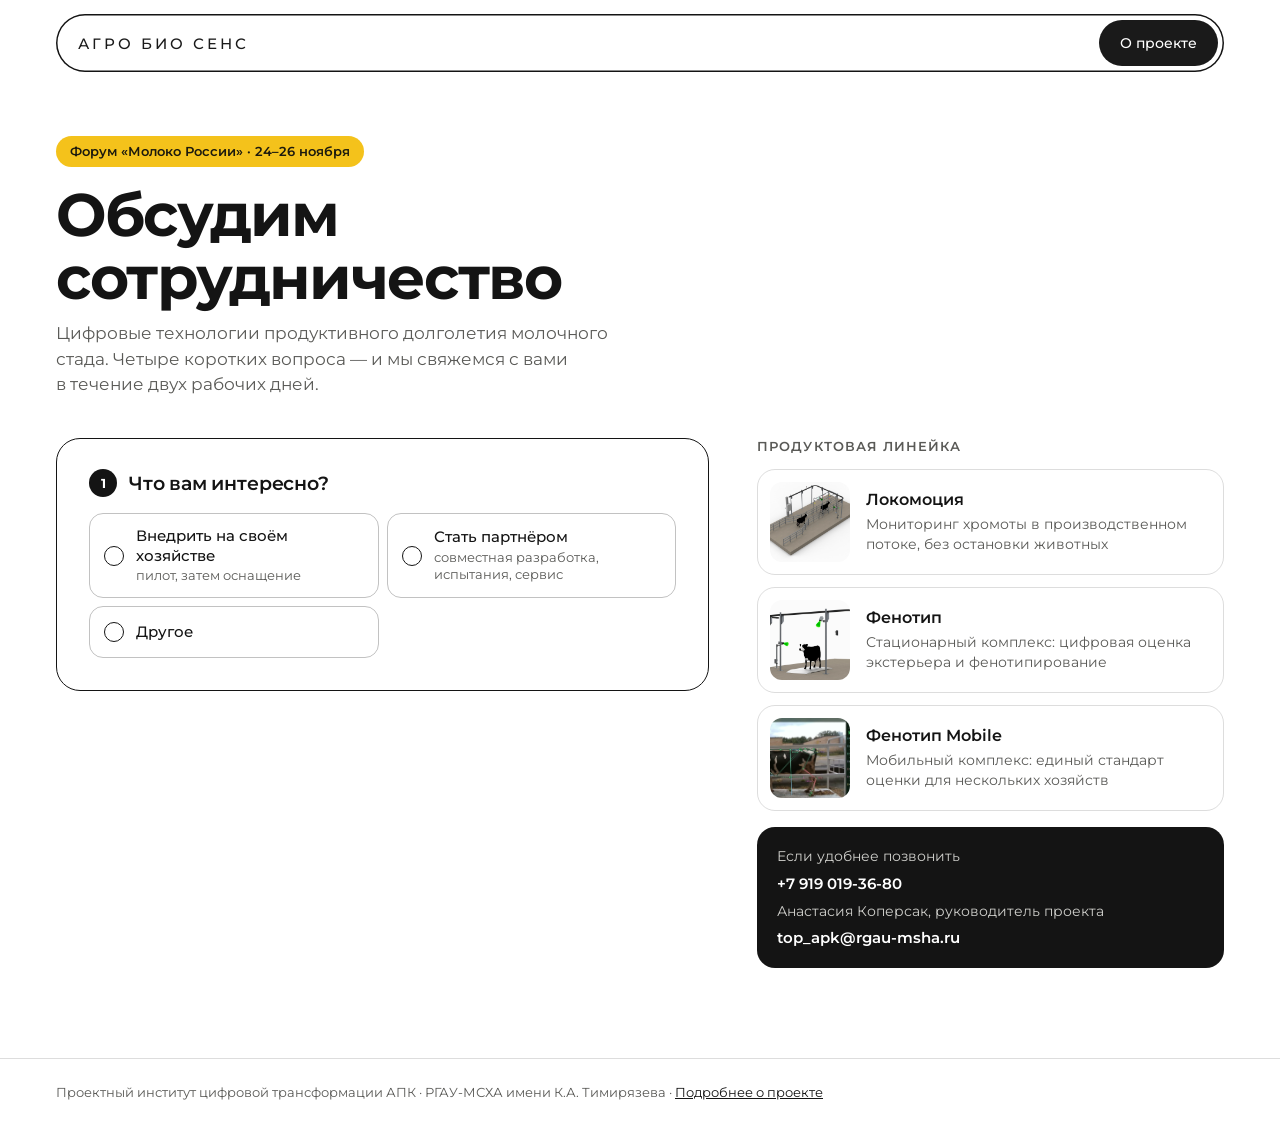
==== commit 81938996: "Forum page: merge pilot and KP, add timing, drop distribution" ====
--- a/forum.html
+++ b/forum.html
@@ -5,7 +5,7 @@
   <meta charset="utf-8">
   <meta name="viewport" content="width=device-width, initial-scale=1">
   <title>АгроБиоСенс — обсудить сотрудничество</title>
-  <meta name="description" content="Заявка на сотрудничество с командой АгроБиоСенс: пилотное внедрение, партнёрство, коммерческое предложение. РГАУ-МСХА имени К.А. Тимирязева.">
+  <meta name="description" content="Заявка на сотрудничество с командой АгроБиоСенс: внедрение на хозяйстве, партнёрство. РГАУ-МСХА имени К.А. Тимирязева.">
   <meta name="theme-color" content="#FFFFFF">
   <link rel="icon" href="favicon.ico" sizes="32x32">
   <link rel="icon" href="assets/img/favicon-192.png" type="image/png" sizes="192x192">
@@ -68,7 +68,7 @@
     .fx-opt { position: relative; display: block; }
     .fx-opt input { position: absolute; inset: 0; width: 100%; height: 100%; margin: 0; opacity: 0; cursor: pointer; }
     .fx-opt span {
-      display: flex; align-items: center; min-height: 52px; height: 100%;
+      display: flex; flex-direction: column; justify-content: center; align-items: flex-start; min-height: 52px; height: 100%;
       padding: 12px 14px 12px 46px; position: relative;
       border: 1.5px solid var(--fx-line-strong); border-radius: 14px;
       font-size: 15px; font-weight: 500; line-height: 1.3;
@@ -79,6 +79,8 @@
       border: 1.5px solid var(--fx-ink); border-radius: 50%; box-sizing: border-box; background: #fff;
     }
     .fx-opt input[type="checkbox"] + span::before { border-radius: 6px; }
+    .fx-opt small { display: block; margin-top: 2px; font-size: 13px; font-weight: 400; line-height: 1.35; color: var(--fx-muted); }
+    .fx-opt input:checked + span small { color: var(--tag-ink); }
     .fx-opt input:hover + span { border-color: var(--fx-ink); }
     .fx-opt input:checked + span { background: var(--tag); border-color: var(--tag); }
     .fx-opt input[type="radio"]:checked + span::before { background: var(--fx-ink); box-shadow: inset 0 0 0 4px #fff; }
@@ -169,10 +171,8 @@
         <div class="fx-stepbox" data-step="1" role="group" aria-labelledby="fx-q1">
           <p class="fx-q" id="fx-q1"><span class="fx-num" aria-hidden="true">1</span><span>Что вам интересно?</span></p>
           <div class="fx-options">
-            <label class="fx-opt"><input type="radio" name="goal" value="Пилот на моём хозяйстве"><span>Пилот на&nbsp;моём хозяйстве</span></label>
-            <label class="fx-opt"><input type="radio" name="goal" value="Стать партнёром"><span>Стать партнёром</span></label>
-            <label class="fx-opt"><input type="radio" name="goal" value="Купить решение — получить КП"><span>Купить&nbsp;— получить&nbsp;КП</span></label>
-            <label class="fx-opt"><input type="radio" name="goal" value="Дистрибуция и сервисное партнёрство"><span>Стать дистрибьютором</span></label>
+            <label class="fx-opt"><input type="radio" name="goal" value="Внедрить на своём хозяйстве"><span>Внедрить на&nbsp;своём хозяйстве<small>пилот, затем оснащение</small></span></label>
+            <label class="fx-opt"><input type="radio" name="goal" value="Стать партнёром"><span>Стать партнёром<small>совместная разработка, испытания, сервис</small></span></label>
             <label class="fx-opt"><input type="radio" name="goal" value="Другое"><span>Другое</span></label>
           </div>
         </div>
@@ -206,6 +206,14 @@
               <label class="fx-opt"><input type="radio" name="herd" value="500–1 000"><span>500–1&nbsp;000 голов</span></label>
               <label class="fx-opt"><input type="radio" name="herd" value="1 000–5 000"><span>1&nbsp;000–5&nbsp;000 голов</span></label>
               <label class="fx-opt"><input type="radio" name="herd" value="свыше 5 000"><span>свыше 5&nbsp;000 голов</span></label>
+            </div>
+          </div>
+          <div class="fx-sub" data-fx-when hidden>
+            <p class="fx-sub-q" id="fx-when-q">Когда планируете внедрение? <span class="fx-hint">необязательно</span></p>
+            <div class="fx-options" role="radiogroup" aria-labelledby="fx-when-q">
+              <label class="fx-opt"><input type="radio" name="when" value="в ближайшие полгода"><span>В&nbsp;ближайшие полгода</span></label>
+              <label class="fx-opt"><input type="radio" name="when" value="в течение года"><span>В&nbsp;течение года</span></label>
+              <label class="fx-opt"><input type="radio" name="when" value="пока изучаю"><span>Пока изучаю</span></label>
             </div>
           </div>
         </div>
@@ -284,6 +292,8 @@
     const form = document.querySelector('[data-fx-form]');
     const done = form.querySelector('[data-fx-done]');
     const herdBox = form.querySelector('[data-fx-herd]');
+    const whenBox = form.querySelector('[data-fx-when]');
+    const clear = n => form.querySelectorAll(`input[name="${n}"]`).forEach(i => i.checked = false);
     const step = n => form.querySelector(`[data-step="${n}"]`);
     const f = form.elements;
     const reduce = matchMedia('(prefers-reduced-motion: reduce)').matches;
@@ -302,12 +312,17 @@
 
     form.addEventListener('change', e => {
       const name = e.target.name;
-      if (name === 'goal') reveal(2);
+      if (name === 'goal') {
+        const isImpl = f.goal.value.startsWith('Внедрить');
+        whenBox.hidden = !isImpl;
+        if (!isImpl) clear('when');
+        reveal(2);
+      }
       if (name === 'product') reveal(3);
       if (name === 'who') {
         const isFarm = f.who.value.startsWith('Молочное');
         herdBox.hidden = !isFarm;
-        if (!isFarm) form.querySelectorAll('input[name="herd"]').forEach(i => i.checked = false);
+        if (!isFarm) clear('herd');
         reveal(4);
       }
     });
@@ -334,11 +349,13 @@
       }
       const products = [...form.querySelectorAll('input[name="product"]:checked')].map(i => i.value);
       const herd = form.querySelector('input[name="herd"]:checked');
+      const when = form.querySelector('input[name="when"]:checked');
       const data = {
         'Интерес': f.goal.value || '—',
         'Продукты': products.join(', ') || '—',
         'Кто': f.who.value || '—',
         'Поголовье': herd ? herd.value : '—',
+        'Сроки внедрения': when ? when.value : '—',
         'Имя и должность': f.name.value.trim(),
         'Организация и регион': f.org.value.trim(),
         'Телефон': f.phone.value.trim(),
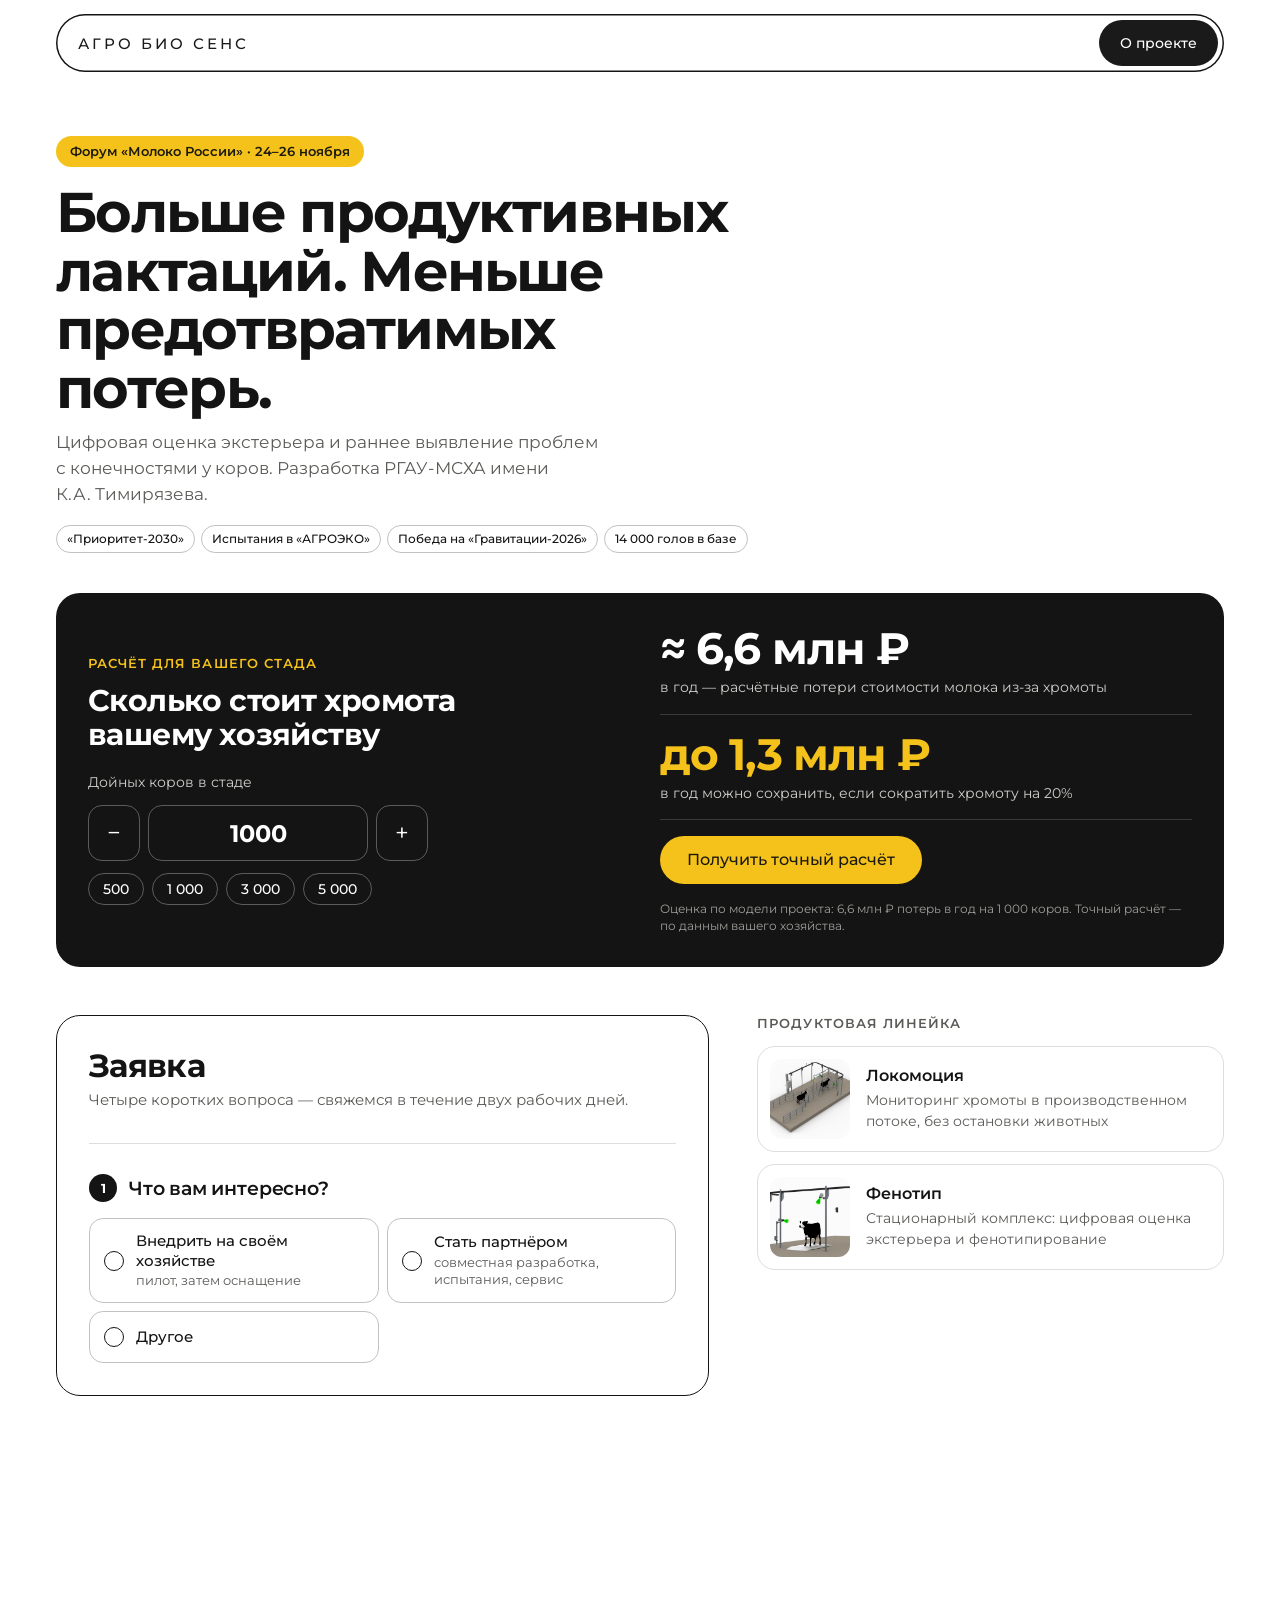
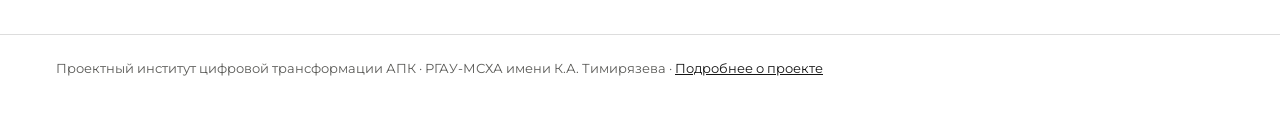
==== commit 38fb8f1c: "Forum page: headline, trust strip, loss calculator, messenger choice" ====
--- a/forum.html
+++ b/forum.html
@@ -42,6 +42,44 @@
     .fx-title { margin-top: 16px; font: 700 clamp(34px, 5.4vw, 60px)/1.05 var(--f); letter-spacing: -.03em; max-width: 16ch; text-wrap: balance; }
     .fx-lead { margin-top: 12px; color: var(--fx-muted); font-size: clamp(16px, 1.3vw, 18px); line-height: 1.55; max-width: 52ch; }
 
+    .fx-title { max-width: 18ch; font-size: clamp(29px, 4.6vw, 56px); }
+    .fx-trust { display: flex; flex-wrap: wrap; gap: 6px; margin-top: 18px; }
+    .fx-trust li { padding: 5px 10px; border: 1.5px solid var(--fx-line-strong); border-radius: 999px; font-size: 12px; font-weight: 500; line-height: 1.3; }
+
+    
+    .fx-calc-wrap { padding-bottom: clamp(32px, 4vw, 48px); }
+    .fx-calc { display: grid; gap: 24px; padding: 24px 20px; border-radius: 24px; background: var(--fx-ink); color: #fff; }
+    @media (min-width: 640px) { .fx-calc { padding: 32px; } }
+    @media (min-width: 900px) { .fx-calc { grid-template-columns: 1fr 1fr; gap: 40px; align-items: center; } }
+    .fx-calc-in { display: grid; gap: 12px; align-content: start; }
+    .fx-calc-kicker { font: 600 13px/1.3 var(--f); letter-spacing: .08em; text-transform: uppercase; color: var(--tag); }
+    .fx-calc-title { font: 700 clamp(22px, 2.4vw, 30px)/1.15 var(--f); letter-spacing: -.02em; max-width: 20ch; }
+    .fx-calc-label { margin-top: 6px; font-size: 14px; color: #CFCFCB; }
+    .fx-calc-row { display: grid; grid-template-columns: 52px 1fr 52px; gap: 8px; max-width: 340px; }
+    .fx-calc-row input { min-width: 0; height: 56px; padding: 0 12px; border: 1.5px solid rgba(255, 255, 255, .3); border-radius: 14px; background: transparent; color: #fff; font: 700 24px/1 var(--f); text-align: center; -moz-appearance: textfield; }
+    .fx-calc-row input::-webkit-outer-spin-button, .fx-calc-row input::-webkit-inner-spin-button { -webkit-appearance: none; margin: 0; }
+    .fx-calc-row input:focus { outline: none; border-color: var(--tag); }
+    .fx-step-btn { height: 56px; border: 1.5px solid rgba(255, 255, 255, .3); border-radius: 14px; background: transparent; color: #fff; font-size: 24px; cursor: pointer; }
+    .fx-step-btn:hover { border-color: #fff; }
+    .fx-calc-presets { display: flex; flex-wrap: wrap; gap: 8px; }
+    .fx-calc-presets button { padding: 8px 14px; border: 1.5px solid rgba(255, 255, 255, .3); border-radius: 999px; background: transparent; color: #fff; font: 500 14px/1 var(--f); cursor: pointer; }
+    .fx-calc-presets button:hover { border-color: #fff; }
+    .fx-calc :focus-visible { outline-color: var(--tag); }
+    .fx-calc-out { display: grid; gap: 16px; }
+    .fx-calc-res { padding-bottom: 16px; border-bottom: 1px solid rgba(255, 255, 255, .16); }
+    .fx-calc-num { font: 700 clamp(32px, 4vw, 44px)/1.05 var(--f); letter-spacing: -.02em; }
+    .fx-calc-num-tag { color: var(--tag); }
+    .fx-calc-cap { margin-top: 6px; font-size: 14px; line-height: 1.45; color: #CFCFCB; }
+    .fx-calc-cta { width: 100%; }
+    @media (min-width: 640px) { .fx-calc-cta { width: auto; justify-self: start; } }
+    .fx-calc-note { font-size: 12px; line-height: 1.45; color: #9E9E9A; }
+
+    .fx-form-head { display: grid; gap: 6px; }
+    .fx-form-title { font: 700 clamp(26px, 2.6vw, 32px)/1.1 var(--f); letter-spacing: -.02em; }
+    .fx-form-sub { font-size: 15px; line-height: 1.5; color: var(--fx-muted); }
+    .fx-options.fx-options-4 { grid-template-columns: 1fr 1fr; }
+    @media (min-width: 640px) { .fx-options.fx-options-4 { grid-template-columns: repeat(4, 1fr); } }
+
     .fx-grid { display: grid; gap: 40px; padding-bottom: clamp(40px, 7vw, 96px); }
     @media (min-width: 1000px) { .fx-grid { grid-template-columns: minmax(0, 1.4fr) minmax(0, 1fr); align-items: start; gap: 48px; } }
 
@@ -51,7 +89,7 @@
       .fx-form { padding: 32px; border: 1.5px solid var(--fx-ink); border-radius: 24px; }
     }
     .fx-stepbox { display: grid; gap: 14px; min-width: 0; }
-    .fx-stepbox + .fx-stepbox { padding-top: var(--fx-step-gap); border-top: 1px solid var(--fx-line); }
+    .fx-stepbox + .fx-stepbox, .fx-form-head + input + .fx-stepbox { padding-top: var(--fx-step-gap); border-top: 1px solid var(--fx-line); }
     .fx-stepbox[hidden] { display: none; }
     .fx-stepbox.is-new { animation: fx-in .35s ease-out both; }
     @keyframes fx-in { from { opacity: 0; transform: translateY(10px); } to { opacity: 1; transform: none; } }
@@ -137,7 +175,7 @@
       .fx-header .logo { font-size: 12px; letter-spacing: .12em; }
       .fx-header .btn { padding: 0 14px; font-size: 13px; }
       .fx-kicker { font-size: 12px; padding: 6px 12px; }
-      .fx-title { font-size: 30px; }
+      .fx-title { font-size: 27px; }
       .fx-q { font-size: 17px; gap: 10px; }
       .fx-opt span { padding-left: 42px; font-size: 14px; }
       .fx-opt span::before { left: 12px; }
@@ -161,12 +199,56 @@
   <main id="main">
     <section class="wrap fx-intro">
       <p class="fx-kicker">Форум «Молоко России» · 24–26&nbsp;ноября</p>
-      <h1 class="fx-title">Обсудим сотрудничество</h1>
-      <p class="fx-lead">Цифровые технологии продуктивного долголетия молочного стада. Четыре коротких вопроса&nbsp;— и&nbsp;мы свяжемся с&nbsp;вами в&nbsp;течение двух рабочих дней.</p>
+      <h1 class="fx-title">Больше продуктивных лактаций. Меньше предотвратимых потерь.</h1>
+      <p class="fx-lead">Цифровая оценка экстерьера и&nbsp;раннее выявление проблем с&nbsp;конечностями у&nbsp;коров. Разработка РГАУ‑МСХА имени К.А.&nbsp;Тимирязева.</p>
+      <ul class="fx-trust" aria-label="О проекте">
+        <li>«Приоритет‑2030»</li>
+        <li>Испытания в&nbsp;«АГРОЭКО»</li>
+        <li>Победа на&nbsp;«Гравитации‑2026»</li>
+        <li>14&nbsp;000 голов в&nbsp;базе</li>
+      </ul>
+    </section>
+
+    <section class="wrap fx-calc-wrap" aria-labelledby="fx-calc-title">
+      <div class="fx-calc">
+        <div class="fx-calc-in">
+          <p class="fx-calc-kicker">Расчёт для вашего стада</p>
+          <h2 class="fx-calc-title" id="fx-calc-title">Сколько стоит хромота вашему хозяйству</h2>
+          <label class="fx-calc-label" for="fx-cows">Дойных коров в&nbsp;стаде</label>
+          <div class="fx-calc-row">
+            <button class="fx-step-btn" type="button" data-fx-cows-step="-100" aria-label="Меньше на 100">−</button>
+            <input id="fx-cows" type="number" inputmode="numeric" min="50" max="100000" step="50" value="1000" data-fx-cows>
+            <button class="fx-step-btn" type="button" data-fx-cows-step="100" aria-label="Больше на 100">+</button>
+          </div>
+          <div class="fx-calc-presets" aria-label="Быстрый выбор">
+            <button type="button" data-fx-cows-set="500">500</button>
+            <button type="button" data-fx-cows-set="1000">1&nbsp;000</button>
+            <button type="button" data-fx-cows-set="3000">3&nbsp;000</button>
+            <button type="button" data-fx-cows-set="5000">5&nbsp;000</button>
+          </div>
+        </div>
+        <div class="fx-calc-out" aria-live="polite">
+          <div class="fx-calc-res">
+            <p class="fx-calc-num" data-fx-loss>≈ 6,6 млн&nbsp;₽</p>
+            <p class="fx-calc-cap">в&nbsp;год&nbsp;— расчётные потери стоимости молока из‑за хромоты</p>
+          </div>
+          <div class="fx-calc-res">
+            <p class="fx-calc-num fx-calc-num-tag" data-fx-save>до 1,3 млн&nbsp;₽</p>
+            <p class="fx-calc-cap">в&nbsp;год можно сохранить, если сократить хромоту на&nbsp;20%</p>
+          </div>
+          <button class="btn btn-tag fx-calc-cta" type="button" data-fx-calc-go>Получить точный расчёт</button>
+          <p class="fx-calc-note">Оценка по&nbsp;модели проекта: 6,6&nbsp;млн&nbsp;₽ потерь в&nbsp;год на&nbsp;1&nbsp;000 коров. Точный расчёт&nbsp;— по&nbsp;данным вашего хозяйства.</p>
+        </div>
+      </div>
     </section>
 
     <div class="wrap fx-grid">
       <form class="fx-form" id="form" data-fx-form novalidate>
+        <div class="fx-form-head">
+          <h2 class="fx-form-title">Заявка</h2>
+          <p class="fx-form-sub">Четыре коротких вопроса&nbsp;— свяжемся в&nbsp;течение двух рабочих дней.</p>
+        </div>
+        <input type="hidden" name="calc" value="">
 
         <div class="fx-stepbox" data-step="1" role="group" aria-labelledby="fx-q1">
           <p class="fx-q" id="fx-q1"><span class="fx-num" aria-hidden="true">1</span><span>Что вам интересно?</span></p>
@@ -227,9 +309,8 @@
               <p class="fx-err" id="fx-name-err" hidden>Напишите, как к вам обращаться</p>
             </div>
             <div class="fx-field">
-              <label for="fx-org">Организация и регион <span class="req" aria-hidden="true">*</span></label>
-              <input id="fx-org" name="org" type="text" autocomplete="organization" placeholder="Название, регион" required>
-              <p class="fx-err" id="fx-org-err" hidden>Укажите организацию</p>
+              <label for="fx-org">Организация и регион <span class="fx-hint">необязательно</span></label>
+              <input id="fx-org" name="org" type="text" autocomplete="organization" placeholder="Название, регион">
             </div>
             <div class="fx-field">
               <label for="fx-phone">Телефон <span class="req" aria-hidden="true">*</span></label>
@@ -239,6 +320,15 @@
             <div class="fx-field">
               <label for="fx-email">E-mail <span class="fx-hint">необязательно</span></label>
               <input id="fx-email" name="email" type="email" inputmode="email" autocomplete="email">
+            </div>
+            <div class="fx-sub fx-field-wide">
+              <p class="fx-sub-q" id="fx-channel-q">Как удобнее связаться? <span class="fx-hint">необязательно</span></p>
+              <div class="fx-options fx-options-4" role="radiogroup" aria-labelledby="fx-channel-q">
+                <label class="fx-opt"><input type="radio" name="channel" value="Звонок"><span>Звонок</span></label>
+                <label class="fx-opt"><input type="radio" name="channel" value="Telegram"><span>Telegram</span></label>
+                <label class="fx-opt"><input type="radio" name="channel" value="WhatsApp"><span>WhatsApp</span></label>
+                <label class="fx-opt"><input type="radio" name="channel" value="MAX"><span>MAX</span></label>
+              </div>
             </div>
             <div class="fx-field fx-field-wide">
               <label for="fx-msg">Комментарий <span class="fx-hint">необязательно</span></label>
@@ -297,11 +387,13 @@
     const step = n => form.querySelector(`[data-step="${n}"]`);
     const f = form.elements;
     const reduce = matchMedia('(prefers-reduced-motion: reduce)').matches;
+    let quiet = false;
     const reveal = n => {
       const el = step(n);
       if (!el || !el.hidden) return;
       el.hidden = false;
       el.classList.add('is-new');
+      if (quiet) return;
       requestAnimationFrame(() => {
         const r = el.getBoundingClientRect();
         if (r.top > innerHeight * 0.7) {
@@ -326,6 +418,46 @@
         reveal(4);
       }
     });
+    const LOSS_PER_COW = 6600;
+    const SAVE_SHARE = 0.2;
+    const cows = document.querySelector('[data-fx-cows]');
+    const lossEl = document.querySelector('[data-fx-loss]');
+    const saveEl = document.querySelector('[data-fx-save]');
+    const money = v => v >= 1e6
+      ? (v / 1e6).toFixed(1).replace('.', ',').replace(',0', '') + '\u00a0млн\u00a0₽'
+      : Math.round(v / 1000).toLocaleString('ru-RU') + '\u00a0тыс.\u00a0₽';
+    const herdCount = () => Math.min(100000, Math.max(0, Math.round(Number(cows.value) || 0)));
+    const calc = () => {
+      const n = herdCount();
+      lossEl.textContent = n ? '≈ ' + money(n * LOSS_PER_COW) : '—';
+      saveEl.textContent = n ? 'до ' + money(n * LOSS_PER_COW * SAVE_SHARE) : '—';
+    };
+    cows.addEventListener('input', calc);
+    document.querySelectorAll('[data-fx-cows-step]').forEach(b => b.addEventListener('click', () => {
+      cows.value = Math.max(50, herdCount() + Number(b.dataset.fxCowsStep)); calc();
+    }));
+    document.querySelectorAll('[data-fx-cows-set]').forEach(b => b.addEventListener('click', () => {
+      cows.value = b.dataset.fxCowsSet; calc();
+    }));
+    calc();
+
+    document.querySelector('[data-fx-calc-go]').addEventListener('click', () => {
+      const n = herdCount();
+      f.calc.value = n ? `${n} коров: потери ${lossEl.textContent}, сохранить ${saveEl.textContent}`.replace(/\u00a0/g, ' ') : '';
+      const impl = form.querySelector('input[name="goal"][value^="Внедрить"]');
+      if (!impl.checked) {
+        impl.checked = true;
+        quiet = true;
+        impl.dispatchEvent(new Event('change', { bubbles: true }));
+        quiet = false;
+      }
+      if (n) {
+        const cat = n <= 500 ? 'до 500' : n <= 1000 ? '500–1 000' : n <= 5000 ? '1 000–5 000' : 'свыше 5 000';
+        const r = form.querySelector(`input[name="herd"][value="${cat}"]`);
+        if (r) r.checked = true;
+      }
+      form.scrollIntoView({ behavior: reduce ? 'auto' : 'smooth', block: 'start' });
+    });
 
     const mark = (el, errId, ok) => {
       const err = document.getElementById(errId);
@@ -339,7 +471,6 @@
       e.preventDefault();
       const checks = [
         mark(f.name, 'fx-name-err', f.name.value.trim().length > 1),
-        mark(f.org, 'fx-org-err', f.org.value.trim().length > 1),
         mark(f.phone, 'fx-phone-err', f.phone.value.replace(/\D/g, '').length >= 10),
         mark(f.consent, 'fx-consent-err', f.consent.checked)
       ];
@@ -356,9 +487,11 @@
         'Кто': f.who.value || '—',
         'Поголовье': herd ? herd.value : '—',
         'Сроки внедрения': when ? when.value : '—',
+        'Расчёт на сайте': f.calc.value || '—',
         'Имя и должность': f.name.value.trim(),
-        'Организация и регион': f.org.value.trim(),
+        'Организация и регион': f.org.value.trim() || '—',
         'Телефон': f.phone.value.trim(),
+        'Удобный способ связи': (form.querySelector('input[name="channel"]:checked') || {}).value || '—',
         'E-mail': f.email.value.trim() || '—',
         'Комментарий': f.message.value.trim() || '—',
         'Источник': 'QR, форум «Молоко России 2026»'
@@ -380,7 +513,7 @@
       }
 
       const body = Object.entries(data).map(([k, v]) => `${k}: ${v}`).join('\n');
-      const subject = `Заявка с форума «Молоко России»: ${data['Интерес']} — ${data['Организация и регион']}`;
+      const subject = `Заявка с форума «Молоко России»: ${data['Интерес']} — ${data['Организация и регион'] !== '—' ? data['Организация и регион'] : data['Имя и должность']}`;
       window.location.href = `mailto:${MAILTO}?subject=${encodeURIComponent(subject)}&body=${encodeURIComponent(body)}`;
       done.textContent = 'Открыли письмо с заявкой в почтовой программе — осталось нажать «Отправить». Если письмо не открылось, позвоните: +7 919 019‑36‑80.';
       done.hidden = false;
